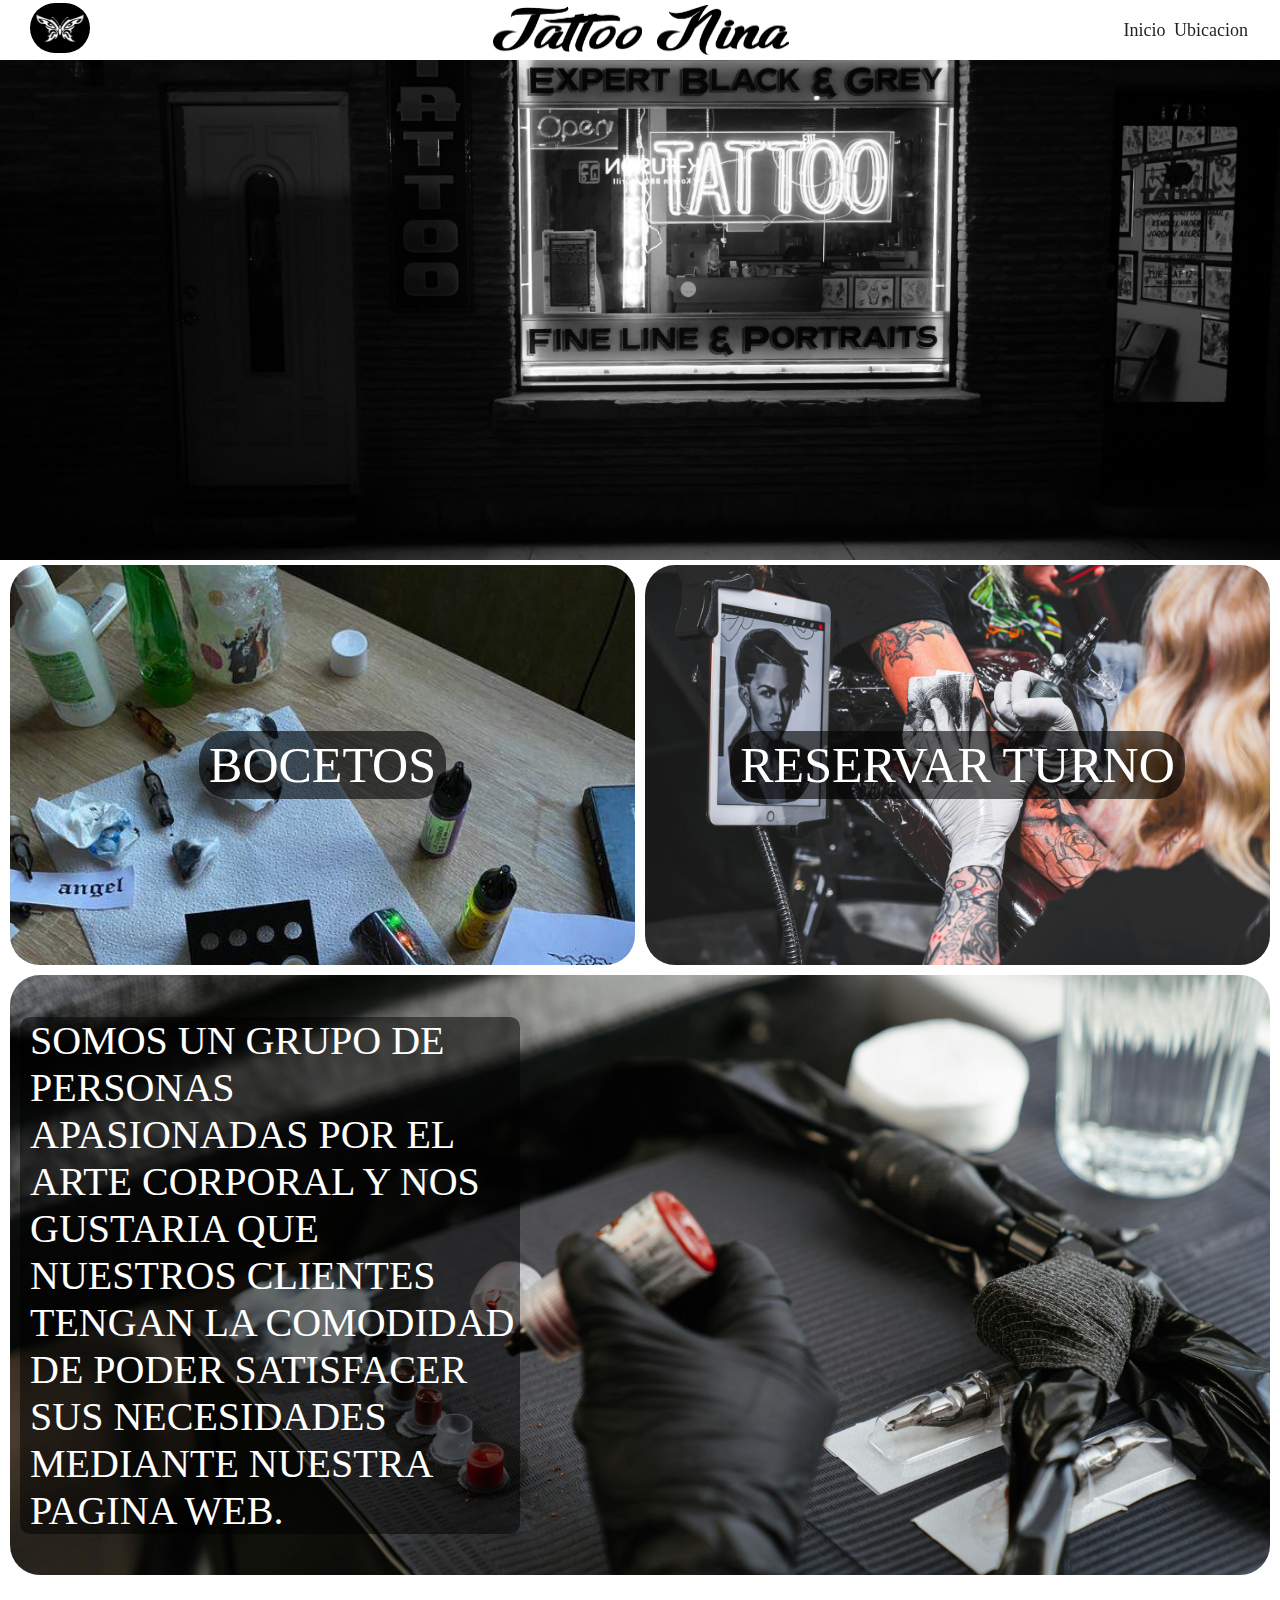
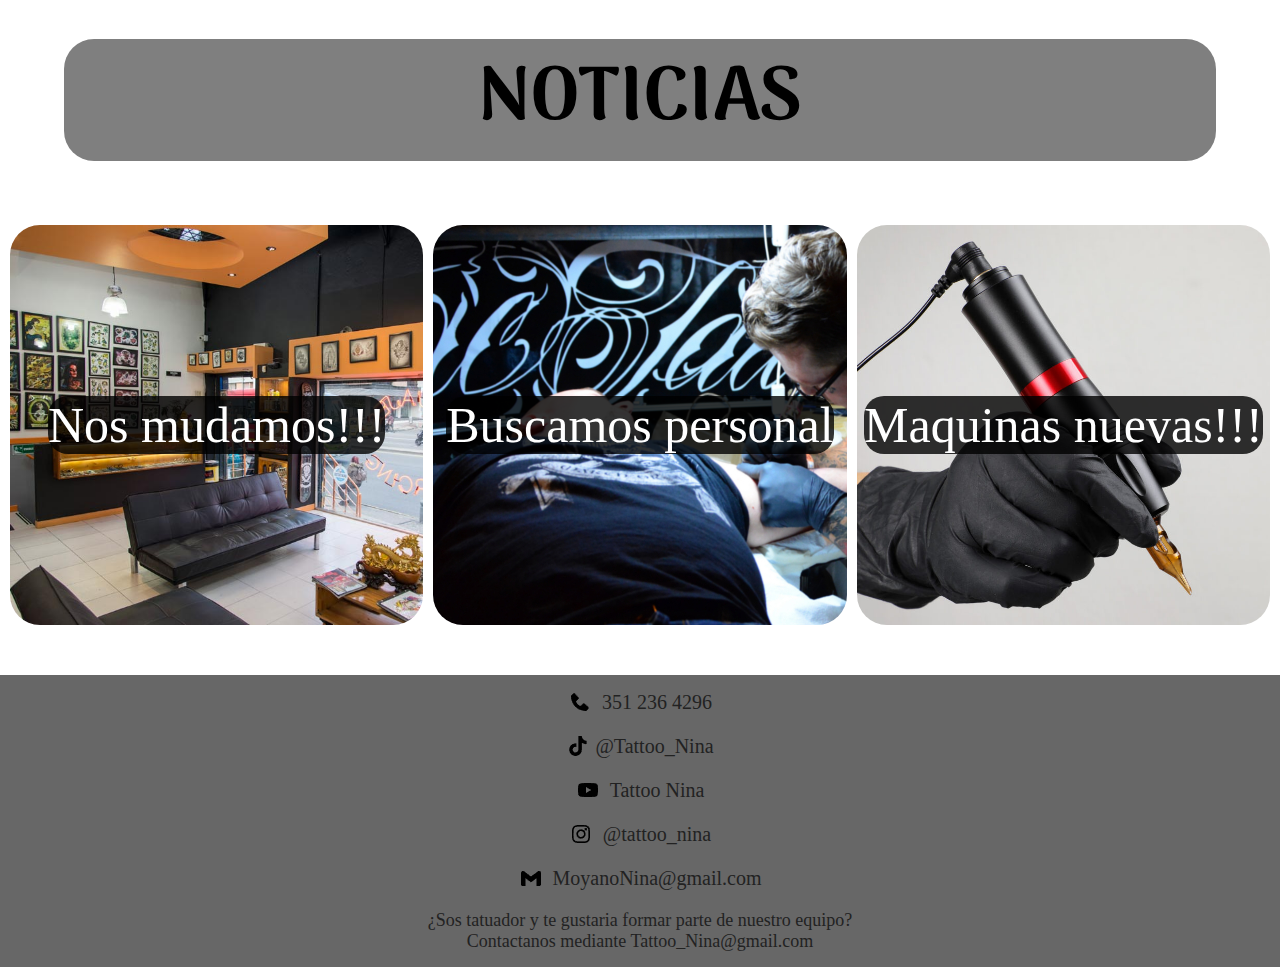
==== index.html @ 02d63935 "Add files via upload" ====
<!DOCTYPE html>
<html lang="en">
<head>
    <meta charset="UTF-8">
    <meta name="viewport" content="width=device-width, initial-scale=1.0">
    <link rel="stylesheet" href="Recursos/CSS/Estilos.css">
    <link rel="shortcut icon" href="Recursos/Iconos/ICONO.ico" type="image/x-icon">
    <title>Tattoo Nina</title>
</head>
<body>
    <header class="encabezado">
        <a class="Imagen-Icono" href="index.html">
            <img src="Recursos/Imagenes/ICONO.jpg" alt="Icono">
        </a>
        <img class="Imagen-Logo" src="Recursos/Imagenes/LOGO.png" alt="Logo">
        <nav>
            <a href="index.html">Inicio</a>
            <a href="Recursos/HTML/Ubicacion.html">Ubicacion</a>
        </nav>
    </header>

    <main class="cuerpo">
        <img class="Portada" src="Recursos/Imagenes/IMG portada cuerpo.jpg" alt="Portada">

        <div class="Botones">
            <a class="Boton" href="Recursos/HTML/Bocetos.html" style="background-image: url(Recursos/Imagenes/Boton\ Bocetos.jpg)">
                <span class="Desc">BOCETOS</span>
            </a>
            
            <a class="Boton" href="Recursos/HTML/Reservar.html" style="background-image: url(Recursos/Imagenes/Reserva\ de\ turnos.jpg);">
                <span class="Desc">RESERVAR TURNO</span>
            </a>
        </div>

        <div class="Descripcion"> 
            <p>SOMOS UN GRUPO DE PERSONAS APASIONADAS POR EL ARTE CORPORAL Y NOS GUSTARIA QUE NUESTROS 
                CLIENTES TENGAN LA COMODIDAD DE PODER SATISFACER SUS NECESIDADES MEDIANTE NUESTRA PAGINA WEB.
            </p>
        </div>
        
        <h2>NOTICIAS</h2>
        <div class="Botones_Noticias">
            <a class="Boton_Noticia" href="#" style="background-image: url(Recursos/Imagenes/Noticia\ Mudanza.jpg);">
                <span class="Text_Noticia">Nos mudamos!!!</span>
            </a>

            <a class="Boton_Noticia" href="#" style="background-image: url(Recursos/Imagenes/Noticia\ Tatuadores.jpg);">
                <span class="Text_Noticia">Buscamos personal</span>
            </a>

            <a class="Boton_Noticia" href="#" style="background-image: url(Recursos/Imagenes/Noticia\ Maq.Nuevas.jpg);">
                <span class="Text_Noticia">Maquinas nuevas!!!</span>
            </a>
        </div>
    </main>

    <footer class="pie">
        <ul>
            <div class="Informacion">
                <div class="Telefono">
                    <img src="Recursos/Imagenes/phone-solid-24.png" alt="Telefono">
                    <span>351 236 4296</span>
                </div>
                <div class="TikToks">
                    <img src="Recursos/Imagenes/tiktok-logo-24.png" alt="TikToks">
                    <span>@Tattoo_Nina</span>
                </div>
                <div class="Youtube">
                    <img src="Recursos/Imagenes/youtube-logo-24.png" alt="Youtube">
                    <span>Tattoo Nina</span>
                </div>
                <div class="Instagram">
                    <img src="Recursos/Imagenes/instagram-logo-24.png" alt="Instagram">
                    <span>@tattoo_nina</span>
                </div>
                <div class="Gmail">
                    <img src="Recursos/Imagenes/gmail-logo-24.png" alt="Gmail">
                    <span>MoyanoNina@gmail.com</span>
                </div>
                <div class="Trabaja">
                    <span>¿Sos tatuador y te gustaria formar parte de nuestro equipo?</span>
                    <p>Contactanos mediante Tattoo_Nina@gmail.com</p>
                </div>
            </div>
        </ul>
    </footer>
</body>
</html>
---- Recursos/CSS/Estilos.css ----
@font-face{
    font-family: "Gowun batang";
    src: url(../FONTS/GowunBatang-Regular.ttf);
    font-family: "Dancing Script";
    src: url(../Fuentes/DancingScript-VariableFont_wght.ttf);
    font-family: "Arima";
    src: url(../Fuentes/Arima-VariableFont_wght.ttf);
}

*{
    margin: 0;
    padding: 0;
    box-sizing: border-box;
}

:root{
    font-family: "Gowun batang";
    src: url(../FONTS/GowunBatang-Regular.ttf);
    color: #222;
    font-size: 18px;
}

html{
    background-color: rgba(255, 255, 255, 0.5);
}

.encabezado{
    display: flex;
    justify-content: space-between;
    align-items: center;
    height: 60px;
    padding-left: 30px;
    padding-right: 30px;
    position: sticky;
    background-color: rgba(255, 255, 255, 0.5);
    backdrop-filter: blur(30px);
    top: 0;
}

.encabezado a img{
    height: 50px;
    width: 60px;
    border-radius: 30px;
}

.Imagen-Logo{
    width: 30%;
    height: 50px;
    padding-left: 70px;
}

.encabezado nav a{
    color: #222;
    text-decoration: none; /*Para quitar el subrayado*/
    width: 30px;
    padding: 2px;
}

.cuerpo{
    padding-bottom: 50px;
}

.Mapa{
    width: 100%;
}

.Portada{
    object-fit: cover;
    object-position: center;
    width: 100%;
    height: 500px;
}

.Botones{
    display: flex;
    gap: 10px; 
    padding-left: 10px;
    padding-right: 10px;
    padding-bottom: 10px;
}

.Boton{
    display: flex;
    align-items: center;
    justify-content: center;
    border-radius: 30px;
    border-style: none;
    width: 50%;
    height: 400px;
    background-size: cover;
    text-decoration: none;
    color: white;
}

.Desc{
    padding: 5px 10px;
    background-color: rgba(0, 0, 0, 0.6);
    border-radius: 30px;
    font-size: 50px;
}

.Descripcion{
    display: flex;
    align-items: center;
    border-radius: 30px;
    width: 98.4%;
    height: 600px;
    background-image: url(../Imagenes/Descripcion.jpg);
    background-size: cover;
    padding-left: 10px;
    margin-left: 10px;
}

.Descripcion p{
    color: white;
    background-color: rgba(0, 0, 0, 0.5);
    border-radius: 10px;
    width: 40%;
    font-size: 40px;
    padding-left: 10px;
}

.cuerpo h2{
    text-align: center;
    margin: 5%;
    font-size: 75px;
    color: black;
    font-family: Arima;
    background-color: rgba(0, 0, 0, 0.5);
    border-radius: 30px;
}

.Botones_Noticias{
    display: flex;
    gap: 10px;
    padding-left: 10px;
    padding-right: 10px;
}

.Boton_Noticia{
    display: flex;
    align-items: center;
    justify-content: center;
    border-radius: 30px;
    border-style: none;
    width: 50%;
    height: 400px;
    background-size: cover;
    text-decoration: none;
    color: white;
}

.Text_Noticia{
    background-color: rgba(0, 0, 0, 0.8);
    border-radius: 20px;
    font-size: 50px;
}

.pie{
    background-color: #676767;
    display: flex;
    justify-content: center;
    padding: 15px;
}

.pie ul {
    list-style: none;
    justify-content: center;
}

.contenido-principal{
    background-color:#86868B;
}

.contenido-principal section {
    padding: 0 10%;
}

.contenido-principal h1 {
    text-align: center;
    margin: 5% 0;
}

.contenido-principal img{
    width: 100%;
    height: 300px;
    object-fit: cover;
    object-position: center;
    background-repeat: no-repeat;
    background-position: center center;
}

.formulario-contacto {
    display: flex;
    flex-direction: column;
    max-width: 600px;
    margin: 0 auto;

}

.formulario-contacto input {
    padding: 5px 10px;
    font-size: inherit;
    margin-bottom: 15px;

}

.formulario-contacto textarea {
    font-family: inherit;
    font-size: inherit;
    min-height: 250px;
    min-width: 100%;
    max-width: 100%;
    padding: 10px;
    margin-bottom: 15px;
}

.formulario-contacto button {
    padding: 10px;
    margin: 15px 0;
    font-size: inherit;
}

.Primera-Linea{
    display: flex;
    gap: 10px;
    padding-left: 10px;
    padding-right: 10px;
    padding-top: 20px;
    padding-bottom: 10px;
}

.Primera-Linea img{
    border-radius: 30px;
    border-style: none;
    width: 40%;
    height: 400px;
}

.Segunda-Linea{
    display: flex;
    gap: 10px;
    padding-left: 10px;
    padding-right: 10px;
    padding-top: 10px;
    padding-bottom: 10px;
}

.Segunda-Linea img{
    border-radius: 30px;
    border-style: none;
    width: 40%;
    height: 400px;
}

.Tercera-Linea{
    display: flex;
    gap: 10px;
    padding-left: 10px;
    padding-right: 10px;
    padding-top: 10px;
    padding-bottom: 20px;
}

.Tercera-Linea img{
    border-radius: 30px;
    border-style: none;
    width: 40%;
    height: 400px;
}

.Siguiente-pag{
    text-align: center;
    padding-bottom: 10px;
    text-decoration: none;
}

.Cuerpo-Bocetos button{
    border-radius: 30px;
    border-style: none;
    width: 10%;
    height: 50px;
    background-color: #E5E5E5;
    text-decoration: none;
}

.Siguiente-pag button a{
    text-decoration: none;
    color: black;
}

.Informacion{
    display: flex;
    flex-direction: column;
    text-align: center;
    gap: 20px;
}

.Telefono{
    display: flex;
    gap: 10px;
    align-items: center;
    justify-content: center;
    font-size: 20px;
}

.TikToks{
    display: flex;
    gap: 5px;
    align-items: center;
    justify-content: center;
    font-size: 20px;
}

.Youtube{
    display: flex;
    gap: 10px;
    align-items: center;
    justify-content: center;
    font-size: 20px;
}

.Instagram{
    display: flex;
    gap: 10px;
    align-items: center;
    justify-content: center;
    font-size: 20px;
}

.Gmail{
    display: flex;
    gap: 10px;
    align-items: center;
    justify-content: center;
    font-size: 20px;
}

@media(width < 768px){
    .encabezado{
        display: flex;
        justify-content: space-between;
        align-items: center;
        height: 40px;
        padding-left: 10px;
        padding-right: 10px;
        position: sticky;
        background-color: rgba(255, 255, 255, 0.5);
        backdrop-filter: blur(30px);
        top: 0;
    }

    .Imagen-Logo{
        display: none;
    }

    .encabezado a img{
        height: 30px;
        width: 40px;
        border-radius: 30px;
    }

    .encabezado nav a{
        color: #222;
        text-decoration: none;
        width: 5px;
    }

    .Portada{
        object-fit: cover;
        object-position: center;
        width: 100%;
        height: 200px;
    }

    .Botones{
        display: block;
    }
    
    .Boton{
        display: flex;
        align-items: center;
        justify-content: center;
        border-radius: 30px;
        border-style: none;
        width: 100%;
        height: 200px;
        background-size: cover;
        text-decoration: none;
        color: white;
    }

    .Descripcion{
        display: flex;
        align-items: center;
        border-radius: 30px;
        width: 95%;
        height: 300px;
        background-image: url(../Imagenes/Descripcion.jpg);
        background-size: cover;
        padding-left: 10px;
        padding-right: 10px;
        margin-left: 10px;
    }
    
    .Descripcion p{
        color: white;
        background-color: rgba(0, 0, 0, 0.5);
        border-radius: 10px;
        width: 50%;
        font-size: 15px;
        padding-left: 10px;
    }

    .cuerpo h2{
        text-align: center;
        margin: 5%;
        font-size: 40px;
        color: black;
        font-family: Dancing Script;
    }
    
    .Botones_Noticias{
        display: block;
        padding-left: 10px;
        padding-right: 10px;
    }
    
    .Noticia1{
        border-radius: 30px;
        width: 100%;
        height: 200px;
    }
    
    .Noticia1 img{
        border-radius: 30px;
        width: 100%;
        height: 200px;
    }
    
    .Noticia2{
        border-radius: 30px;
        width: 100%;
        height: 200px;
    }

    .Noticia2 img{
        border-radius: 30px;
        width: 100%;
        height: 200px;
    }
    
    .Noticia3{
        border-radius: 30px;
        width: 100%;
        height: 200px;
    }

    .Noticia3 img{
        border-radius: 30px;
        width: 100%;
        height: 200px;
    }

    .pie{
        background-color: #676767;
        display: flex;
        justify-content: center;
        padding: 15px;
        font-size: 10px;
    }
    
    .pie ul {
        list-style: none;
        justify-content: center;
    }
    
    .Contacto{
        display: flex;
        justify-content: center;
        align-items: center;
        background-color: #8f8d8d;
        border-radius: 50%;
        width:40px;
        height:40px;
        position: fixed;
        right: 20px;
        bottom: 20px;
    }
    
    .Contacto svg{
        width:40px;
        height:40px;
    }

    .Cuerpo-Bocetos{
        display: block;
    }

    .Primera-Linea{
        display: block;
        padding: 0%;
    }

    .Primera-Linea img{
        width: 100%;
        height: 500px;
        padding: 10px;
    }

    .Segunda-Linea{
        display: block;
        padding: 0%;
    }

    .Segunda-Linea img{
        width: 100%;
        height: 500px;
        padding: 10px;
    }

    .Tercera-Linea{
        display: block;
        padding: 0%;
    }

    .Tercera-Linea img{
        width: 100%;
        height: 500px;
        padding: 10px;
    }
    
    .Cuerpo-Bocetos button{
        border-radius: 30px;
        border-style: none;
        width: 20%;
        height: 50px;
        background-color: #E5E5E5;
        text-decoration: none;
    }
    
    .Siguiente-pag button a{
        text-decoration: none;
        color: black;
    }

    .Informacion{
        display: flex;
        flex-direction: column;
        text-align: center;
        gap: 5px;
    }
    
    .Telefono{
        display: flex;
        gap: 10px;
        align-items: center;
        justify-content: center;
        font-size: 15px;
    }
    
    .TikToks{
        display: flex;
        gap: 5px;
        align-items: center;
        justify-content: center;
        font-size: 15px;
    }
    
    .Youtube{
        display: flex;
        gap: 10px;
        align-items: center;
        justify-content: center;
        font-size: 15px;
    }
    
    .Instagram{
        display: flex;
        gap: 10px;
        align-items: center;
        justify-content: center;
        font-size: 15px;
    }
    
    .Gmail{
        display: flex;
        gap: 10px;
        align-items: center;
        justify-content: center;
        font-size: 15px;
    }

    .Trabaja{
        font-size: 15px;
    }
}
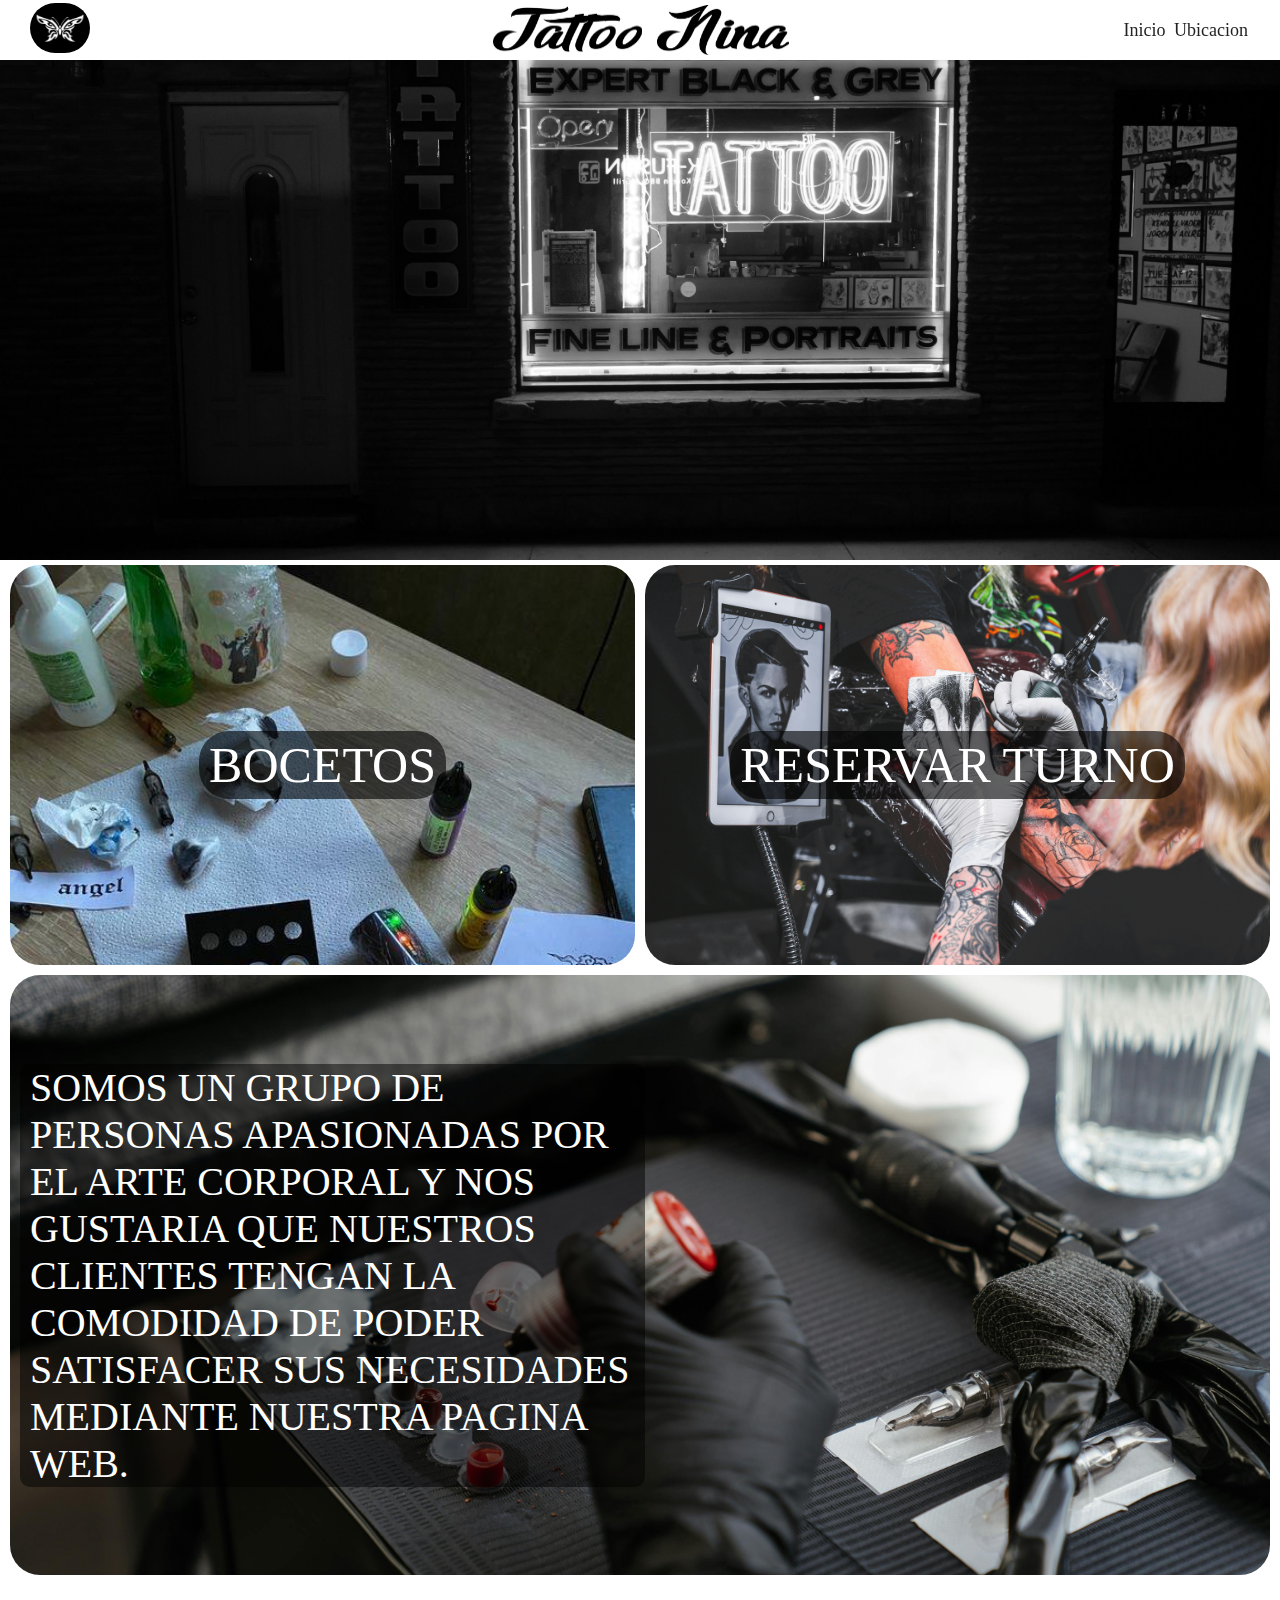
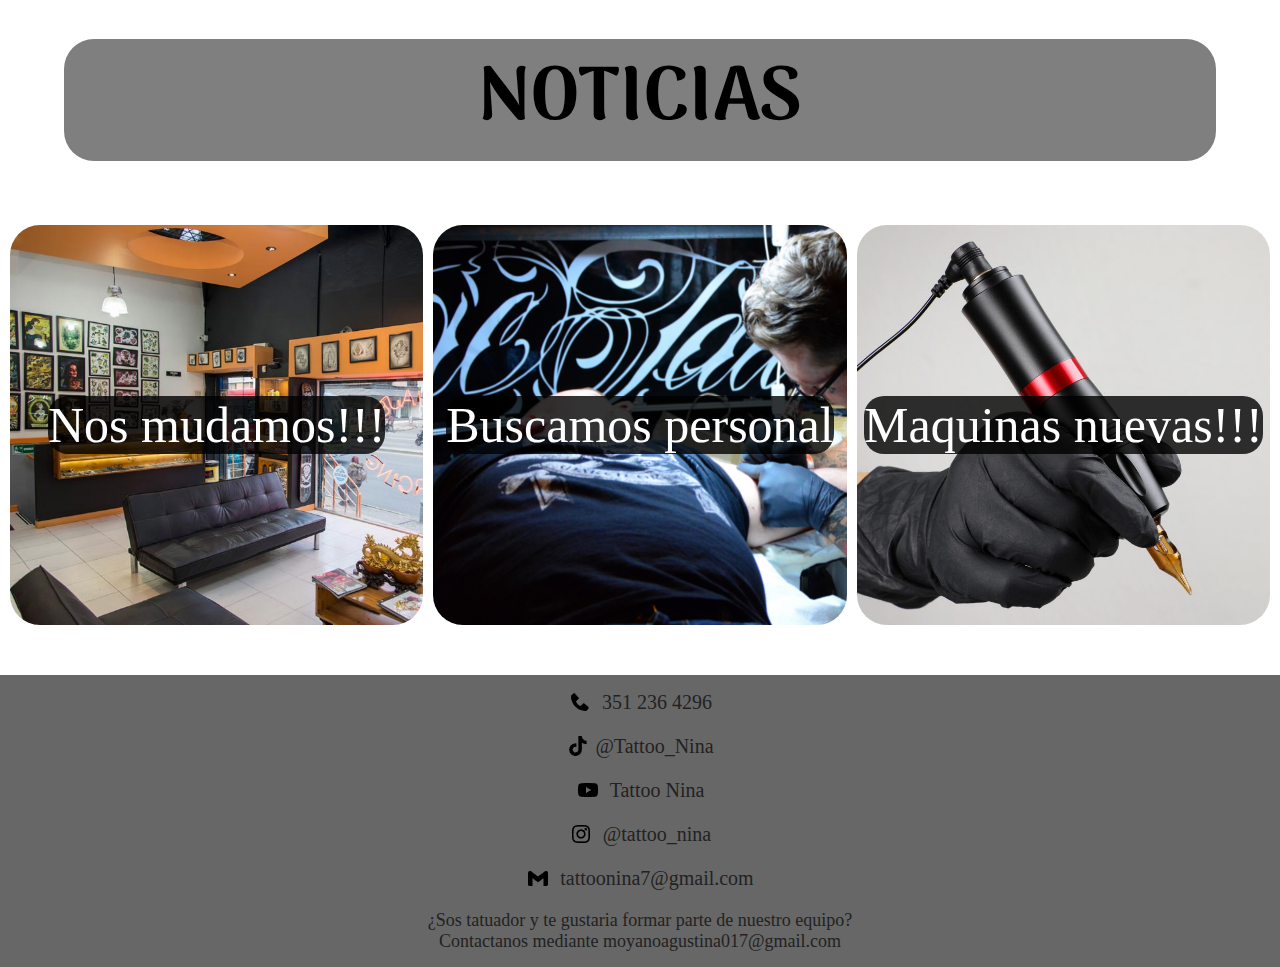
==== commit 40e98dec: "Add files via upload" ====
--- a/index.html
+++ b/index.html
@@ -75,11 +75,11 @@
                 </div>
                 <div class="Gmail">
                     <img src="Recursos/Imagenes/gmail-logo-24.png" alt="Gmail">
-                    <span>MoyanoNina@gmail.com</span>
+                    <span>tattoonina7@gmail.com</span>
                 </div>
                 <div class="Trabaja">
                     <span>¿Sos tatuador y te gustaria formar parte de nuestro equipo?</span>
-                    <p>Contactanos mediante Tattoo_Nina@gmail.com</p>
+                    <p>Contactanos mediante moyanoagustina017@gmail.com</p>
                 </div>
             </div>
         </ul>
--- a/Recursos/CSS/Estilos.css
+++ b/Recursos/CSS/Estilos.css
@@ -112,10 +112,11 @@
 }
 
 .Descripcion p{
+    display: block;
     color: white;
     background-color: rgba(0, 0, 0, 0.5);
     border-radius: 10px;
-    width: 40%;
+    width: 50%;
     font-size: 40px;
     padding-left: 10px;
 }
@@ -336,7 +337,7 @@
     font-size: 20px;
 }
 
-@media(width < 768px){
+@media(device-width < 850px){
     .encabezado{
         display: flex;
         justify-content: space-between;
@@ -380,6 +381,7 @@
     .Boton{
         display: flex;
         align-items: center;
+        text-align: center;
         justify-content: center;
         border-radius: 30px;
         border-style: none;
@@ -388,6 +390,7 @@
         background-size: cover;
         text-decoration: none;
         color: white;
+        margin-bottom: 10px;
     }
 
     .Descripcion{
@@ -419,47 +422,34 @@
         color: black;
         font-family: Dancing Script;
     }
-    
+
     .Botones_Noticias{
         display: block;
+        gap: 10px;
         padding-left: 10px;
         padding-right: 10px;
-    }
-    
-    .Noticia1{
+        
+    }
+    
+    .Boton_Noticia{
+        display: flex;
+        align-items: center;
+        justify-content: center;
         border-radius: 30px;
+        border-style: none;
         width: 100%;
-        height: 200px;
-    }
-    
-    .Noticia1 img{
-        border-radius: 30px;
-        width: 100%;
-        height: 200px;
-    }
-    
-    .Noticia2{
-        border-radius: 30px;
-        width: 100%;
-        height: 200px;
-    }
-
-    .Noticia2 img{
-        border-radius: 30px;
-        width: 100%;
-        height: 200px;
-    }
-    
-    .Noticia3{
-        border-radius: 30px;
-        width: 100%;
-        height: 200px;
-    }
-
-    .Noticia3 img{
-        border-radius: 30px;
-        width: 100%;
-        height: 200px;
+        height: 400px;
+        background-size: cover;
+        text-decoration: none;
+        color: white;
+        margin-bottom: 10px;
+    }
+    
+    .Text_Noticia{
+        text-align: center;
+        background-color: rgba(0, 0, 0, 0.8);
+        border-radius: 20px;
+        font-size: 50px;
     }
 
     .pie{
@@ -473,24 +463,6 @@
     .pie ul {
         list-style: none;
         justify-content: center;
-    }
-    
-    .Contacto{
-        display: flex;
-        justify-content: center;
-        align-items: center;
-        background-color: #8f8d8d;
-        border-radius: 50%;
-        width:40px;
-        height:40px;
-        position: fixed;
-        right: 20px;
-        bottom: 20px;
-    }
-    
-    .Contacto svg{
-        width:40px;
-        height:40px;
     }
 
     .Cuerpo-Bocetos{
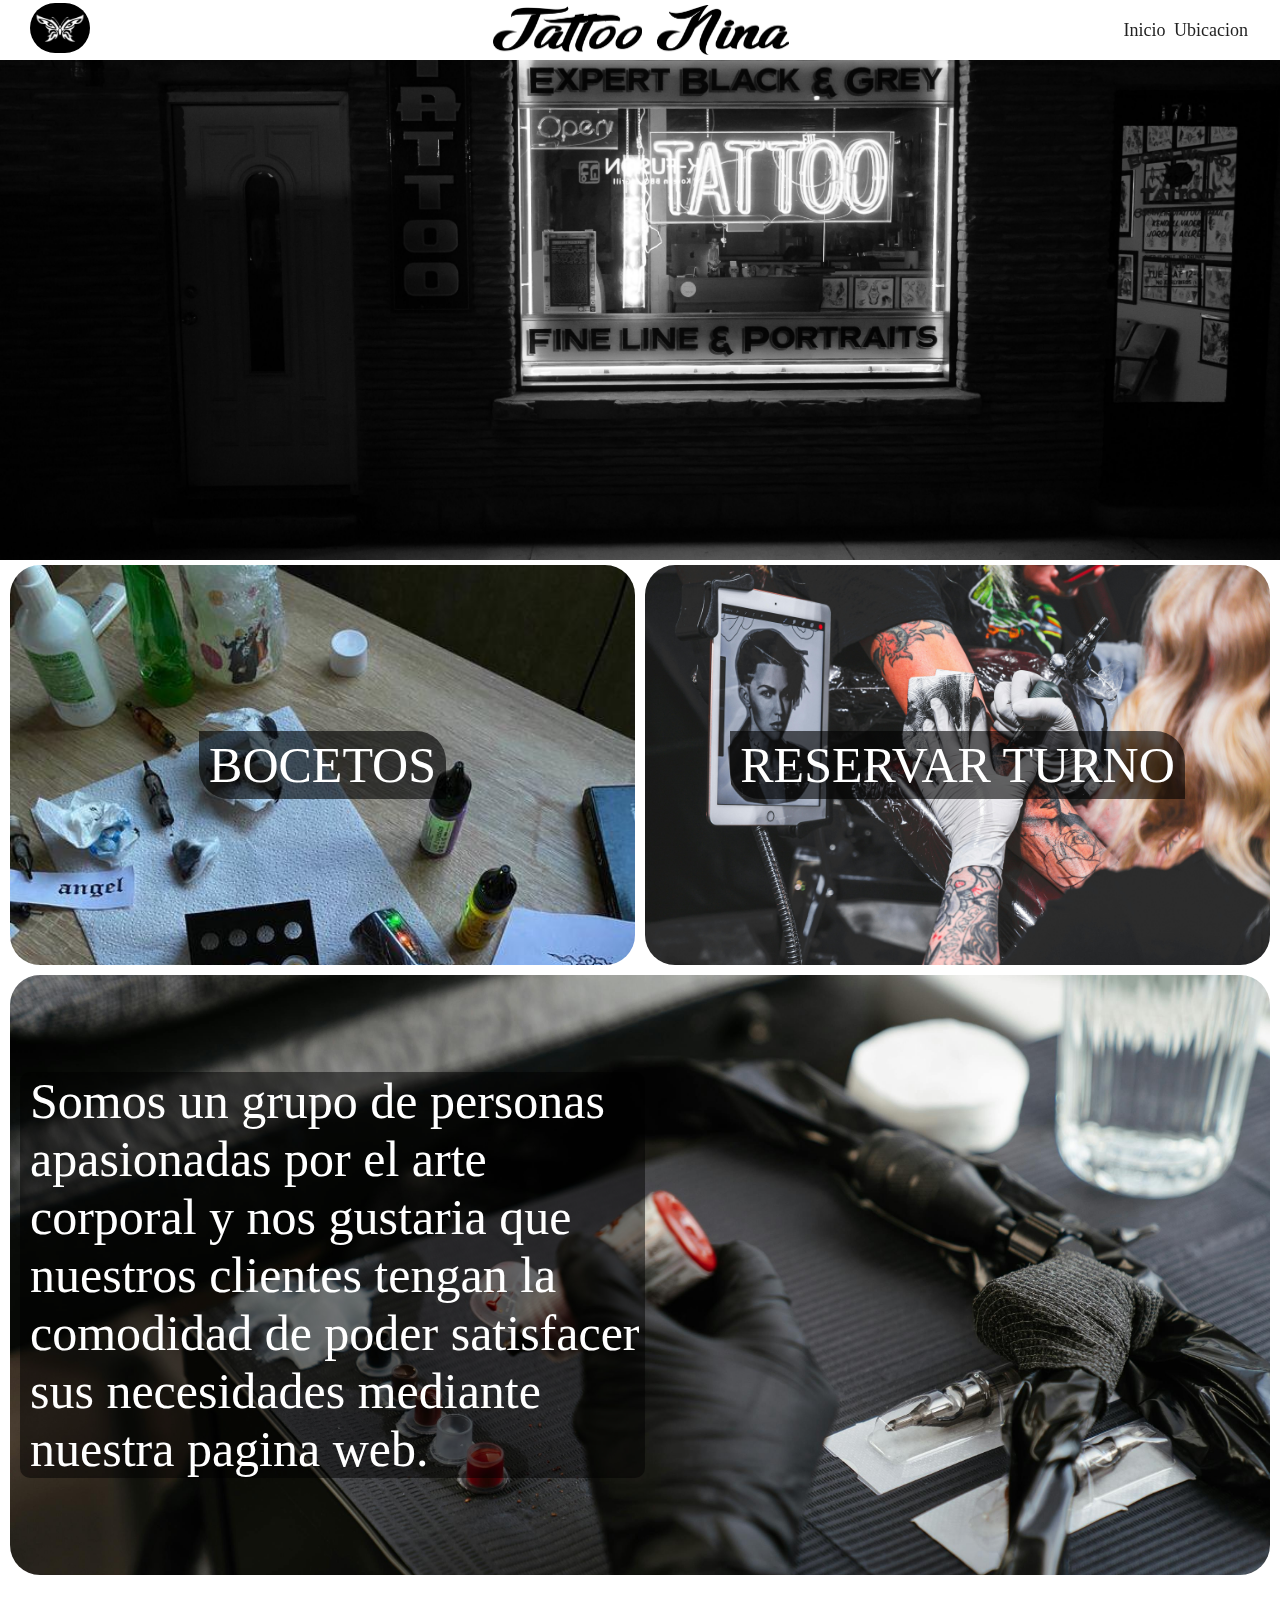
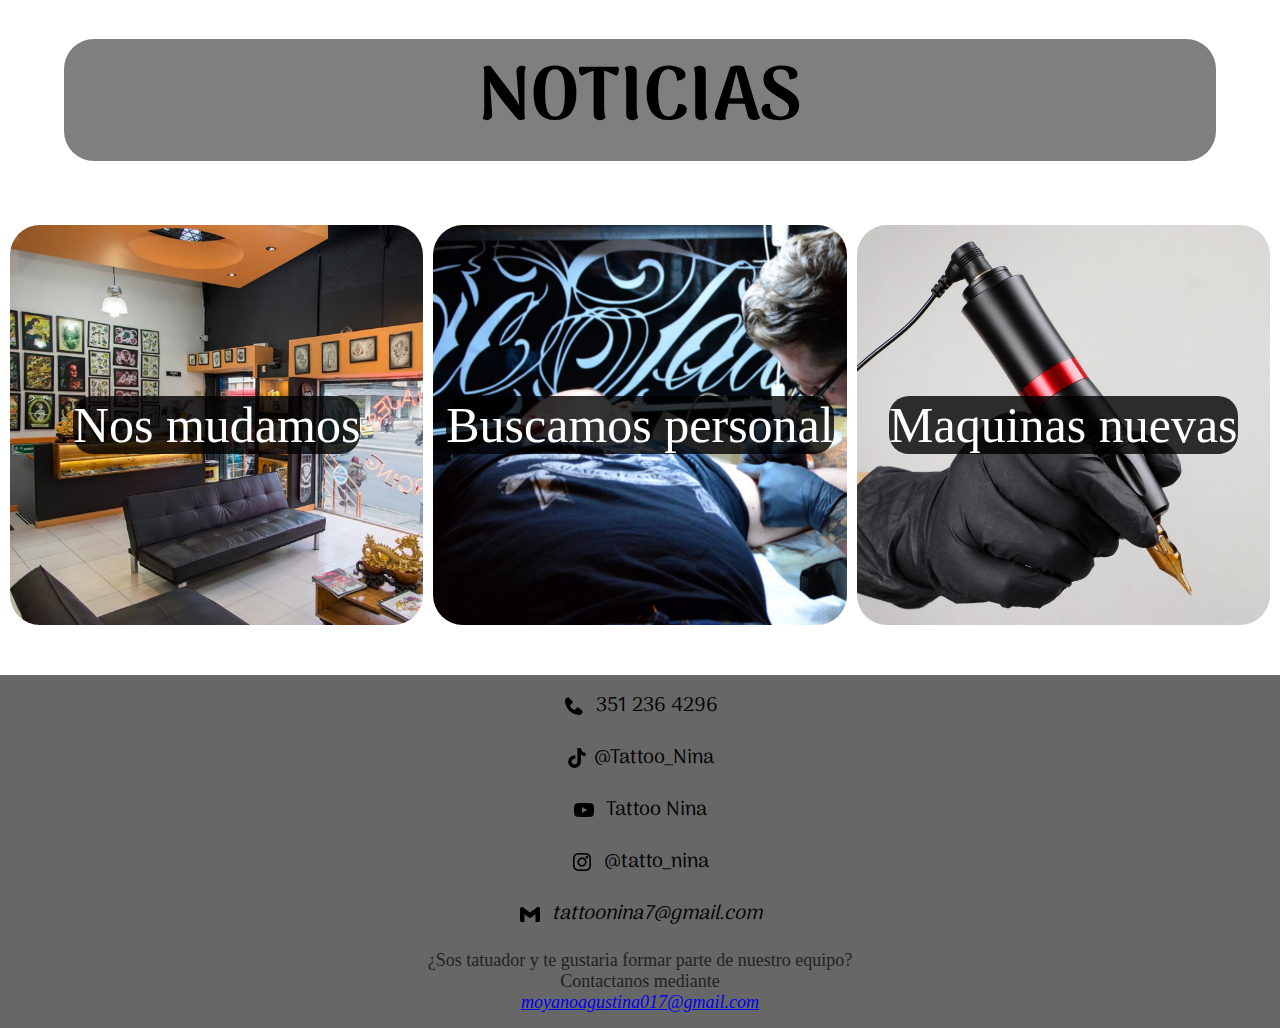
==== commit ef77880d: "Add files via upload" ====
--- a/index.html
+++ b/index.html
@@ -1,47 +1,53 @@
 <!DOCTYPE html>
-<html lang="en">
+<html lang="es">
+
 <head>
     <meta charset="UTF-8">
     <meta name="viewport" content="width=device-width, initial-scale=1.0">
-    <link rel="stylesheet" href="Recursos/CSS/Estilos.css">
-    <link rel="shortcut icon" href="Recursos/Iconos/ICONO.ico" type="image/x-icon">
+    <link rel="stylesheet" href="Recursos/css/Estilos.css">
+    <link rel="shortcut icon" href="Recursos/iconos/ICONO.ico" type="image/x-icon">
+    <meta name="description"
+        content="Pagina de tatuaje profesional donde puedas reservar turnos, comprar insumos y mas cosas">
     <title>Tattoo Nina</title>
 </head>
+
 <body>
     <header class="encabezado">
         <a class="Imagen-Icono" href="index.html">
-            <img src="Recursos/Imagenes/ICONO.jpg" alt="Icono">
+            <img src="Recursos/imagenes/ICONO.jpg" alt="Icono">
         </a>
-        <img class="Imagen-Logo" src="Recursos/Imagenes/LOGO.png" alt="Logo">
+        <img class="Imagen-Logo" src="Recursos/imagenes/LOGO.png" alt="Logo">
         <nav>
             <a href="index.html">Inicio</a>
-            <a href="Recursos/HTML/Ubicacion.html">Ubicacion</a>
+            <a href="Recursos/html/ubicacion.html">Ubicacion</a>
         </nav>
     </header>
 
     <main class="cuerpo">
-        <img class="Portada" src="Recursos/Imagenes/IMG portada cuerpo.jpg" alt="Portada">
+        <img class="Portada" src="Recursos/imagenes/IMG portada cuerpo.jpg" alt="Portada">
 
         <div class="Botones">
-            <a class="Boton" href="Recursos/HTML/Bocetos.html" style="background-image: url(Recursos/Imagenes/Boton\ Bocetos.jpg)">
+            <a class="Boton" href="Recursos/html/bocetos.html"
+            style="background-image: url(Recursos/imagenes/Boton\ Bocetos.jpg)">
                 <span class="Desc">BOCETOS</span>
             </a>
-            
-            <a class="Boton" href="Recursos/HTML/Reservar.html" style="background-image: url(Recursos/Imagenes/Reserva\ de\ turnos.jpg);">
+
+            <a class="Boton" href="Recursos/html/reservar.html"
+                style="background-image: url(Recursos/imagenes/Reserva\ de\ turnos.jpg);">
                 <span class="Desc">RESERVAR TURNO</span>
             </a>
         </div>
 
-        <div class="Descripcion"> 
-            <p>SOMOS UN GRUPO DE PERSONAS APASIONADAS POR EL ARTE CORPORAL Y NOS GUSTARIA QUE NUESTROS 
-                CLIENTES TENGAN LA COMODIDAD DE PODER SATISFACER SUS NECESIDADES MEDIANTE NUESTRA PAGINA WEB.
+        <div class="Descripcion">
+            <p>Somos un grupo de personas apasionadas por el arte corporal y nos gustaria que nuestros clientes tengan la comodidad
+                de poder satisfacer sus necesidades mediante nuestra pagina web.
             </p>
         </div>
-        
-        <h2>NOTICIAS</h2>
+
+        <h1>NOTICIAS</h1>
         <div class="Botones_Noticias">
             <a class="Boton_Noticia" href="#" style="background-image: url(Recursos/Imagenes/Noticia\ Mudanza.jpg);">
-                <span class="Text_Noticia">Nos mudamos!!!</span>
+                <span class="Text_Noticia">Nos mudamos</span>
             </a>
 
             <a class="Boton_Noticia" href="#" style="background-image: url(Recursos/Imagenes/Noticia\ Tatuadores.jpg);">
@@ -49,40 +55,55 @@
             </a>
 
             <a class="Boton_Noticia" href="#" style="background-image: url(Recursos/Imagenes/Noticia\ Maq.Nuevas.jpg);">
-                <span class="Text_Noticia">Maquinas nuevas!!!</span>
+                <span class="Text_Noticia">Maquinas nuevas</span>
             </a>
         </div>
+        <script src="Recursos/js/script.js"></script>
     </main>
 
     <footer class="pie">
-        <ul>
-            <div class="Informacion">
+        <ul class="Informacion">
+            <li>
                 <div class="Telefono">
-                    <img src="Recursos/Imagenes/phone-solid-24.png" alt="Telefono">
+                    <img src="Recursos/imagenes/phone-solid-24.png" alt="Telefono">
                     <span>351 236 4296</span>
                 </div>
+            </li>
+            <li>
                 <div class="TikToks">
-                    <img src="Recursos/Imagenes/tiktok-logo-24.png" alt="TikToks">
+                    <img src="Recursos/imagenes/tiktok-logo-24.png" alt="TikToks">
                     <span>@Tattoo_Nina</span>
                 </div>
+            </li>
+            <li>
                 <div class="Youtube">
-                    <img src="Recursos/Imagenes/youtube-logo-24.png" alt="Youtube">
+                    <img src="Recursos/imagenes/youtube-logo-24.png" alt="Youtube">
                     <span>Tattoo Nina</span>
                 </div>
+            </li>
+            <li>
                 <div class="Instagram">
-                    <img src="Recursos/Imagenes/instagram-logo-24.png" alt="Instagram">
-                    <span>@tattoo_nina</span>
+                    <img src="Recursos/imagenes/instagram-logo-24.png" alt="Instagram">
+                    <a href="https://www.instagram.com/tatto_nina/" target="_blank">@tatto_nina</a>
                 </div>
+            </li>
+            <li>
                 <div class="Gmail">
-                    <img src="Recursos/Imagenes/gmail-logo-24.png" alt="Gmail">
-                    <span>tattoonina7@gmail.com</span>
+                    <img src="Recursos/imagenes/gmail-logo-24.png" alt="Gmail">
+                    <address><a href="mailto: tattoonina7@gmail.com" target="_blank">tattoonina7@gmail.com</a></address>
+
                 </div>
-                <div class="Trabaja">
-                    <span>¿Sos tatuador y te gustaria formar parte de nuestro equipo?</span>
-                    <p>Contactanos mediante moyanoagustina017@gmail.com</p>
-                </div>
+            </li>
+            <div class="Trabaja">
+                <span>¿Sos tatuador y te gustaria formar parte de nuestro equipo?</span>
+                <p>Contactanos mediante
+                <address><a href="mailto: moyanoagustina017@gmail.com" target="_blank">moyanoagustina017@gmail.com</a>
+                </address>
+                </p>
             </div>
+
         </ul>
     </footer>
 </body>
+
 </html>--- a/Recursos/css/Estilos.css
+++ b/Recursos/css/Estilos.css
@@ -0,0 +1,618 @@
+@font-face {
+    font-family: "Gowun batang";
+    src: url(../FONTS/GowunBatang-Regular.ttf);
+    font-family: "Dancing Script";
+    src: url(../Fuentes/DancingScript-VariableFont_wght.ttf);
+    font-family: "Arima";
+    src: url(../Fuentes/Arima-VariableFont_wght.ttf);
+}
+
+* {
+    margin: 0;
+    padding: 0;
+    box-sizing: border-box;
+}
+
+:root {
+    font-family: "Gowun batang";
+    src: url(../FONTS/GowunBatang-Regular.ttf);
+    color: #222;
+    font-size: 18px;
+}
+
+html {
+    background-color: rgba(255, 255, 255, 0.5);
+}
+
+.encabezado {
+    display: flex;
+    justify-content: space-between;
+    align-items: center;
+    height: 60px;
+    padding-left: 30px;
+    padding-right: 30px;
+    position: sticky;
+    background-color: rgba(255, 255, 255, 0.5);
+    backdrop-filter: blur(30px);
+    top: 0;
+}
+
+.encabezado a img {
+    height: 50px;
+    width: 60px;
+    border-radius: 30px;
+}
+
+.Imagen-Logo {
+    width: 30%;
+    height: 50px;
+    padding-left: 70px;
+}
+
+.encabezado nav a {
+    color: #222;
+    text-decoration: none;
+    /*Para quitar el subrayado*/
+    width: 30px;
+    padding: 2px;
+}
+
+.cuerpo {
+    padding-bottom: 50px;
+}
+
+.Mapa {
+    width: 100%;
+}
+
+.Portada {
+    object-fit: cover;
+    object-position: center;
+    width: 100%;
+    height: 500px;
+}
+
+.Botones {
+    /* Cambiar fuente */
+    display: flex;
+    gap: 10px;
+    padding-left: 10px;
+    padding-right: 10px;
+    padding-bottom: 10px;
+}
+
+.Boton {
+    display: flex;
+    align-items: center;
+    justify-content: center;
+    border-radius: 30px;
+    border-style: none;
+    width: 50%;
+    height: 400px;
+    background-size: cover;
+    text-decoration: none;
+    color: white;
+}
+
+.Desc {
+    padding: 5px 10px;
+    background-color: rgba(0, 0, 0, 0.6);
+    border-radius: 0 30px;
+    font-size: 50px;
+}
+
+.Descripcion {
+    display: flex;
+    align-items: center;
+    border-radius: 30px;
+    width: 98.4%;
+    height: 600px;
+    background-image: url(../Imagenes/Descripcion.jpg);
+    background-size: cover;
+    padding-left: 10px;
+    margin-left: 10px;
+}
+
+.Descripcion p {
+    align-items: center;
+    justify-content: center;
+    display: block;
+    color: white;
+    background-color: rgba(0, 0, 0, 0.5);
+    border-radius: 10px;
+    width: 50%;
+    font-size: 50px;
+    padding-left: 10px;
+}
+
+.cuerpo h1 {
+    text-align: center;
+    margin: 5%;
+    font-size: 75px;
+    color: black;
+    font-family: Arima;
+    background-color: rgba(0, 0, 0, 0.5);
+    border-radius: 30px;
+}
+
+.Botones_Noticias {
+    display: flex;
+    gap: 10px;
+    padding-left: 10px;
+    padding-right: 10px;
+}
+
+.Boton_Noticia {
+    display: flex;
+    align-items: center;
+    justify-content: center;
+    border-radius: 30px;
+    border-style: none;
+    width: 50%;
+    height: 400px;
+    background-size: cover;
+    text-decoration: none;
+    color: white;
+}
+
+.Text_Noticia {
+    background-color: rgba(0, 0, 0, 0.8);
+    border-radius: 20px;
+    font-size: 50px;
+}
+
+.pie {
+    background-color: #676767;
+    display: flex;
+    justify-content: center;
+    padding: 15px;
+}
+
+.pie ul {
+    list-style: none;
+    justify-content: center;
+}
+
+.contenido-principal {
+    background-color: #86868B;
+}
+
+.contenido-principal section {
+    padding: 0 10%;
+}
+
+.contenido-principal h1 {
+    text-align: center;
+    margin: 5% 0;
+}
+
+.contenido-principal img {
+    width: 100%;
+    height: 300px;
+    object-fit: cover;
+    object-position: center;
+    background-repeat: no-repeat;
+    background-position: center center;
+}
+
+.formulario-contacto {
+    display: flex;
+    flex-direction: column;
+    max-width: 600px;
+    margin: 0 auto;
+
+}
+
+.formulario-contacto input {
+    padding: 5px 10px;
+    font-size: inherit;
+    margin-bottom: 15px;
+
+}
+
+.formulario-contacto textarea {
+    font-family: inherit;
+    font-size: inherit;
+    min-height: 250px;
+    min-width: 100%;
+    max-width: 100%;
+    padding: 10px;
+    margin-bottom: 15px;
+}
+
+.formulario-contacto button {
+    padding: 10px;
+    margin: 15px 0;
+    font-size: inherit;
+}
+
+.Siguiente-pag {
+    display: flex;
+    text-align: center;
+    padding-bottom: 10px;
+    justify-content: center;
+    gap: 10px;
+}
+
+.Siguiente-pag a {
+    display: flex;
+    align-items: center;
+    justify-content: center;
+    width: 200px;
+    height: 50px;
+    text-decoration: none;
+    background-color: grey;
+    color: black;
+    border-radius: 30px;
+}
+
+.Primera-Linea {
+    display: flex;
+    gap: 10px;
+    padding-left: 10px;
+    padding-right: 10px;
+    padding-top: 20px;
+    padding-bottom: 10px;
+}
+
+.Primera-Linea img {
+    border-radius: 30px;
+    border-style: none;
+    width: 40%;
+    height: 400px;
+}
+
+.Segunda-Linea {
+    display: flex;
+    gap: 10px;
+    padding-left: 10px;
+    padding-right: 10px;
+    padding-top: 10px;
+    padding-bottom: 10px;
+}
+
+.Segunda-Linea img {
+    border-radius: 30px;
+    border-style: none;
+    width: 40%;
+    height: 400px;
+}
+
+.Tercera-Linea {
+    display: flex;
+    gap: 10px;
+    padding-left: 10px;
+    padding-right: 10px;
+    padding-top: 10px;
+    padding-bottom: 20px;
+}
+
+.Tercera-Linea img {
+    border-radius: 30px;
+    border-style: none;
+    width: 40%;
+    height: 400px;
+}
+
+.Cuerpo-Bocetos button {
+    border-radius: 30px;
+    border-style: none;
+    width: 10%;
+    height: 50px;
+    background-color: #E5E5E5;
+    text-decoration: none;
+}
+
+.Informacion {
+    display: flex;
+    flex-direction: column;
+    text-align: center;
+    gap: 20px;
+}
+
+.Telefono {
+    display: flex;
+    gap: 10px;
+    align-items: center;
+    justify-content: center;
+    font-size: 20px;
+    color: black;
+    font-family: "Arima";
+    src: url(../fuentes/Arima-VariableFont_wght.ttf);
+}
+
+.TikToks {
+    display: flex;
+    gap: 5px;
+    align-items: center;
+    justify-content: center;
+    font-size: 20px;
+    color: black;
+    font-family: "Arima";
+    src: url(../fuentes/Arima-VariableFont_wght.ttf);
+}
+
+.Youtube {
+    display: flex;
+    gap: 10px;
+    align-items: center;
+    justify-content: center;
+    font-size: 20px;
+    color: black;
+    font-family: "Arima";
+    src: url(../fuentes/Arima-VariableFont_wght.ttf);
+}
+
+.Instagram {
+    display: flex;
+    gap: 10px;
+    align-items: center;
+    justify-content: center;
+    font-size: 20px;
+    color: black;
+    font-family: "Arima";
+    src: url(../fuentes/Arima-VariableFont_wght.ttf);
+}
+
+.Instagram a {
+    text-decoration: none;
+    color: black;
+}
+
+.Gmail {
+    display: flex;
+    gap: 10px;
+    align-items: center;
+    justify-content: center;
+    font-size: 20px;
+    font-family: "Arima";
+    src: url(../fuentes/Arima-VariableFont_wght.ttf);
+}
+
+.Gmail a {
+    text-decoration: none;
+    color: black;
+}
+
+@media(device-width < 850px) {
+    .encabezado {
+        display: flex;
+        justify-content: space-between;
+        align-items: center;
+        height: 40px;
+        padding-left: 10px;
+        padding-right: 10px;
+        position: sticky;
+        background-color: rgba(255, 255, 255, 0.5);
+        backdrop-filter: blur(30px);
+        top: 0;
+    }
+
+    .Imagen-Logo {
+        display: none;
+    }
+
+    .encabezado a img {
+        height: 30px;
+        width: 40px;
+        border-radius: 30px;
+    }
+
+    .encabezado nav a {
+        color: #222;
+        text-decoration: none;
+        width: 5px;
+    }
+
+    .Portada {
+        object-fit: cover;
+        object-position: center;
+        width: 100%;
+        height: 150px;
+    }
+
+    .Botones {
+        display: flex;
+        flex-direction: column;
+        /* background-color: rgba(0, 0, 0, 0.5); */
+    }
+
+    .Boton {
+        width: 100%;
+        height: 100px;
+        background-color: rgba(0, 0, 0, 0.5);
+    }
+
+    .Desc {
+        font-size: 30px;
+    }
+
+    .Descripcion {
+        display: flex;
+        align-items: center;
+        border-radius: 30px;
+        width: 95%;
+        height: 300px;
+        background-image: url(../Imagenes/Descripcion.jpg);
+        background-size: cover;
+        padding-left: 10px;
+        padding-right: 10px;
+        margin-left: 10px;
+    }
+
+    .Descripcion p {
+        color: white;
+        background-color: rgba(0, 0, 0, 0.5);
+        border-radius: 10px;
+        width: 50%;
+        font-size: 20px;
+        padding-left: 10px;
+    }
+
+    .cuerpo h1 {
+        text-align: center;
+        margin: 5%;
+        font-size: 40px;
+        color: black;
+        font-family: Dancing Script;
+    }
+
+    .Botones_Noticias {
+        display: block;
+        gap: 10px;
+        padding-left: 10px;
+        padding-right: 10px;
+
+    }
+
+    .Boton_Noticia {
+        display: flex;
+        align-items: center;
+        justify-content: center;
+        border-radius: 30px;
+        border-style: none;
+        width: 100%;
+        height: 400px;
+        background-size: cover;
+        text-decoration: none;
+        color: white;
+        margin-bottom: 10px;
+    }
+
+    .Text_Noticia {
+        text-align: center;
+        /* background-color: rgba(0, 0, 0, 0.8); */
+        /* border-radius: 20px; */
+        font-size: 40px;
+    }
+
+    .pie {
+        background-color: #676767;
+        display: flex;
+        justify-content: center;
+        padding: 15px;
+        font-size: 10px;
+    }
+
+    .pie ul {
+        list-style: none;
+        justify-content: center;
+    }
+
+    .Cuerpo-Bocetos {
+        display: block;
+    }
+
+    .Primera-Linea {
+        display: block;
+        padding: 0%;
+    }
+
+    .Primera-Linea img {
+        width: 100%;
+        height: 500px;
+        padding: 10px;
+    }
+
+    .Segunda-Linea {
+        display: block;
+        padding: 0%;
+    }
+
+    .Segunda-Linea img {
+        width: 100%;
+        height: 500px;
+        padding: 10px;
+    }
+
+    .Tercera-Linea {
+        display: block;
+        padding: 0%;
+    }
+
+    .Tercera-Linea img {
+        width: 100%;
+        height: 500px;
+        padding: 10px;
+    }
+
+    .Cuerpo-Bocetos button {
+        border-radius: 30px;
+        border-style: none;
+        width: 20%;
+        height: 50px;
+        background-color: #E5E5E5;
+        text-decoration: none;
+    }
+
+    .Siguiente-pag {
+        display: flex;
+        text-align: center;
+        padding-bottom: 10px;
+        justify-content: center;
+        gap: 10px;
+    }
+    
+    .Siguiente-pag a {
+        display: flex;
+        align-items: center;
+        justify-content: center;
+        width: 120px;
+        height: 40px;
+        text-decoration: none;
+        background-color: grey;
+        color: black;
+        border-radius: 30px;
+    }
+
+    .Informacion {
+        display: flex;
+        flex-direction: column;
+        text-align: center;
+        gap: 5px;
+    }
+
+    .Telefono {
+        display: flex;
+        gap: 10px;
+        align-items: center;
+        justify-content: center;
+        font-size: 15px;
+    }
+
+    .TikToks {
+        display: flex;
+        gap: 5px;
+        align-items: center;
+        justify-content: center;
+        font-size: 15px;
+    }
+
+    .Youtube {
+        display: flex;
+        gap: 10px;
+        align-items: center;
+        justify-content: center;
+        font-size: 15px;
+    }
+
+    .Instagram {
+        display: flex;
+        gap: 10px;
+        align-items: center;
+        justify-content: center;
+        font-size: 15px;
+    }
+
+    .Gmail {
+        display: flex;
+        gap: 10px;
+        align-items: center;
+        justify-content: center;
+        font-size: 15px;
+    }
+
+    .Trabaja {
+        font-size: 15px;
+    }
+}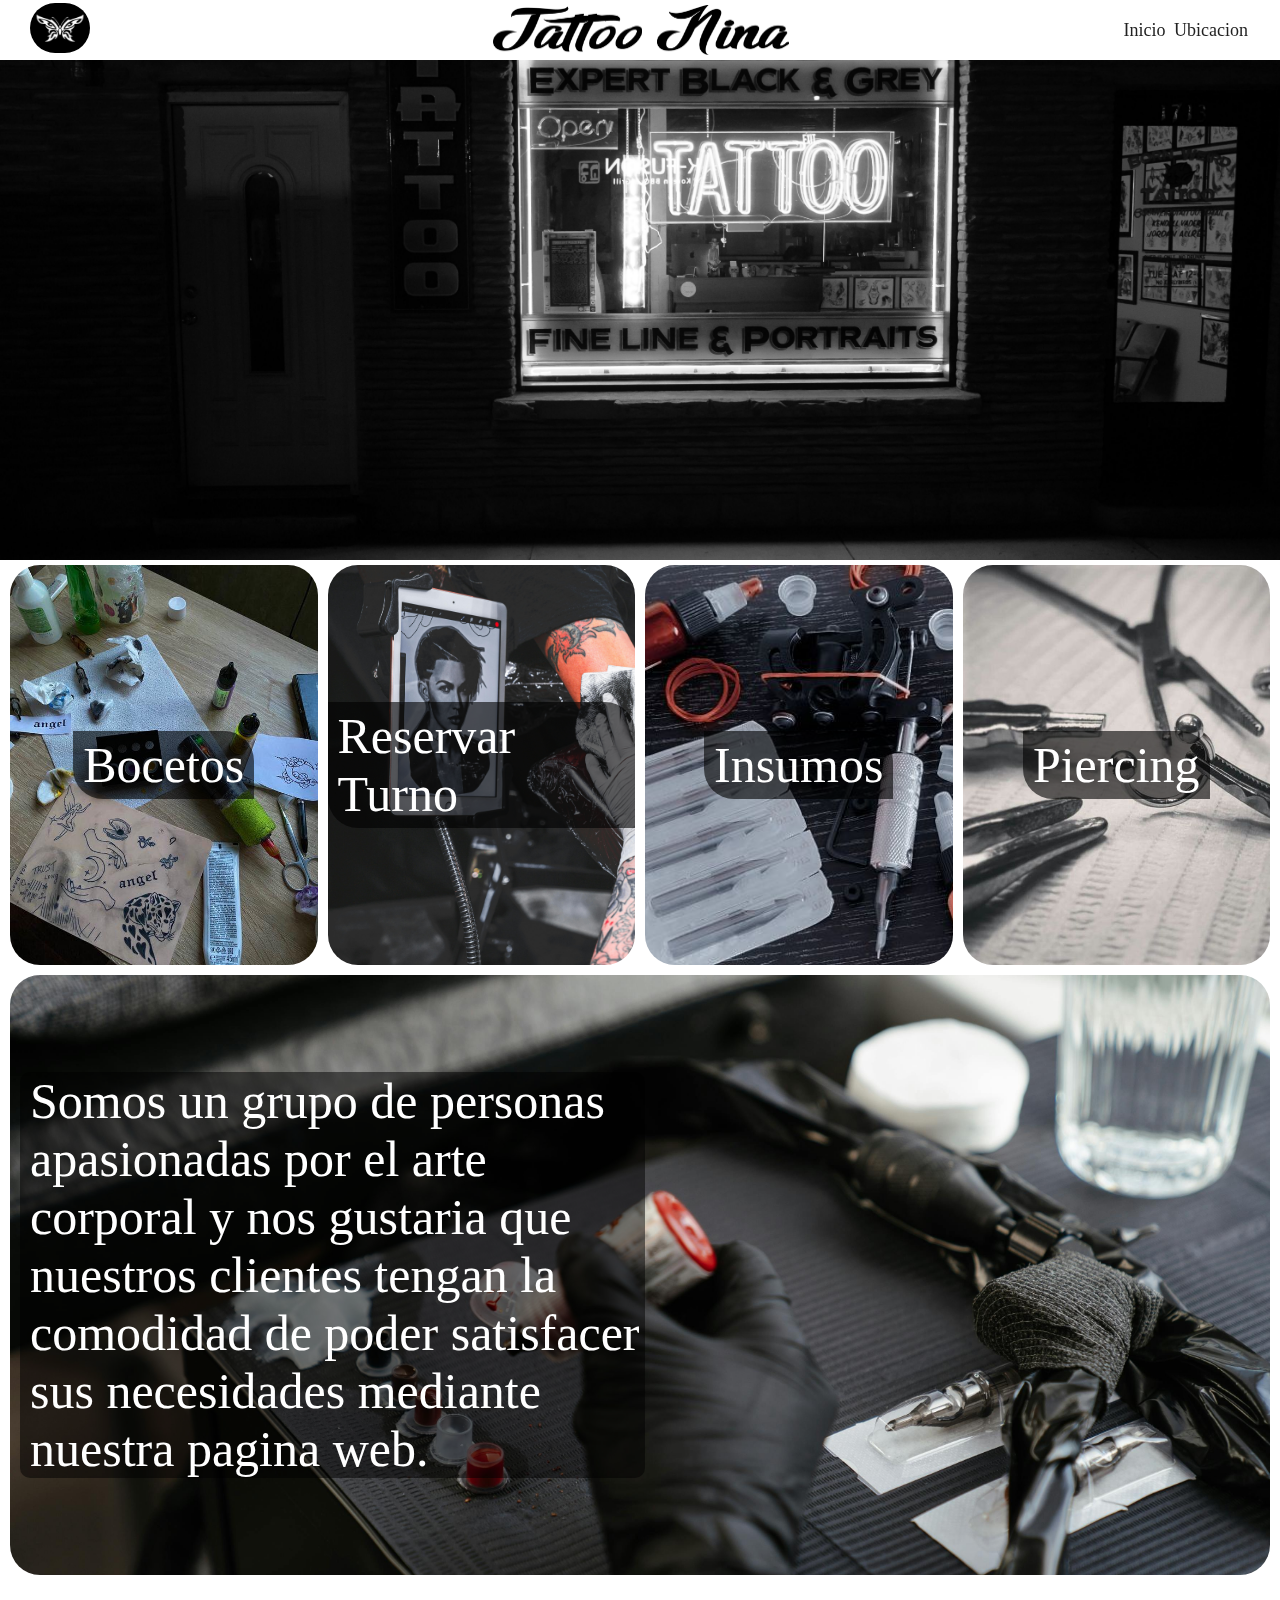
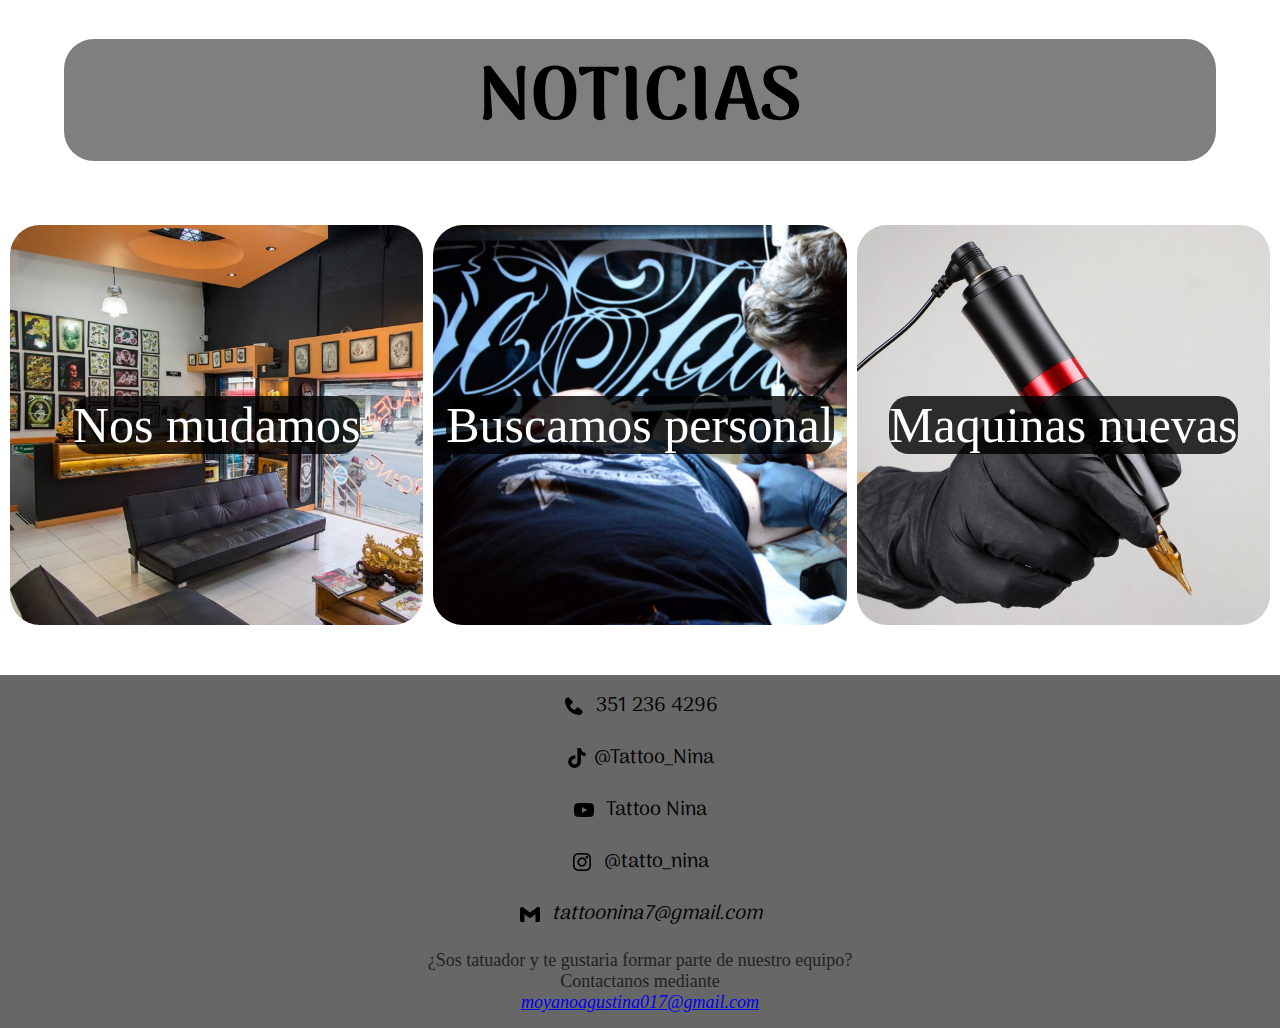
==== commit 9dc12942: "Add files via upload" ====
--- a/index.html
+++ b/index.html
@@ -28,18 +28,29 @@
 
         <div class="Botones">
             <a class="Boton" href="Recursos/html/bocetos.html"
-            style="background-image: url(Recursos/imagenes/Boton\ Bocetos.jpg)">
-                <span class="Desc">BOCETOS</span>
+                style="background-image: url(Recursos/imagenes/Boton\ Bocetos.jpg)">
+                <span class="Desc">Bocetos</span>
             </a>
 
             <a class="Boton" href="Recursos/html/reservar.html"
                 style="background-image: url(Recursos/imagenes/Reserva\ de\ turnos.jpg);">
-                <span class="Desc">RESERVAR TURNO</span>
+                <span class="Desc">Reservar Turno</span>
+            </a>
+
+            <a class="Boton" href="Recursos/HTML/insumos.html"
+                style="background-image: url(Recursos/Imagenes/insumos.jpeg);">
+                <span class="Desc">Insumos</span>
+            </a>
+
+            <a class="Boton" href="Recursos/HTML/piercing.html" 
+                style="background-image: url(Recursos/Imagenes/Piercing.jpeg);">
+                <span class="Desc">Piercing</span>
             </a>
         </div>
 
         <div class="Descripcion">
-            <p>Somos un grupo de personas apasionadas por el arte corporal y nos gustaria que nuestros clientes tengan la comodidad
+            <p>Somos un grupo de personas apasionadas por el arte corporal y nos gustaria que nuestros clientes tengan
+                la comodidad
                 de poder satisfacer sus necesidades mediante nuestra pagina web.
             </p>
         </div>
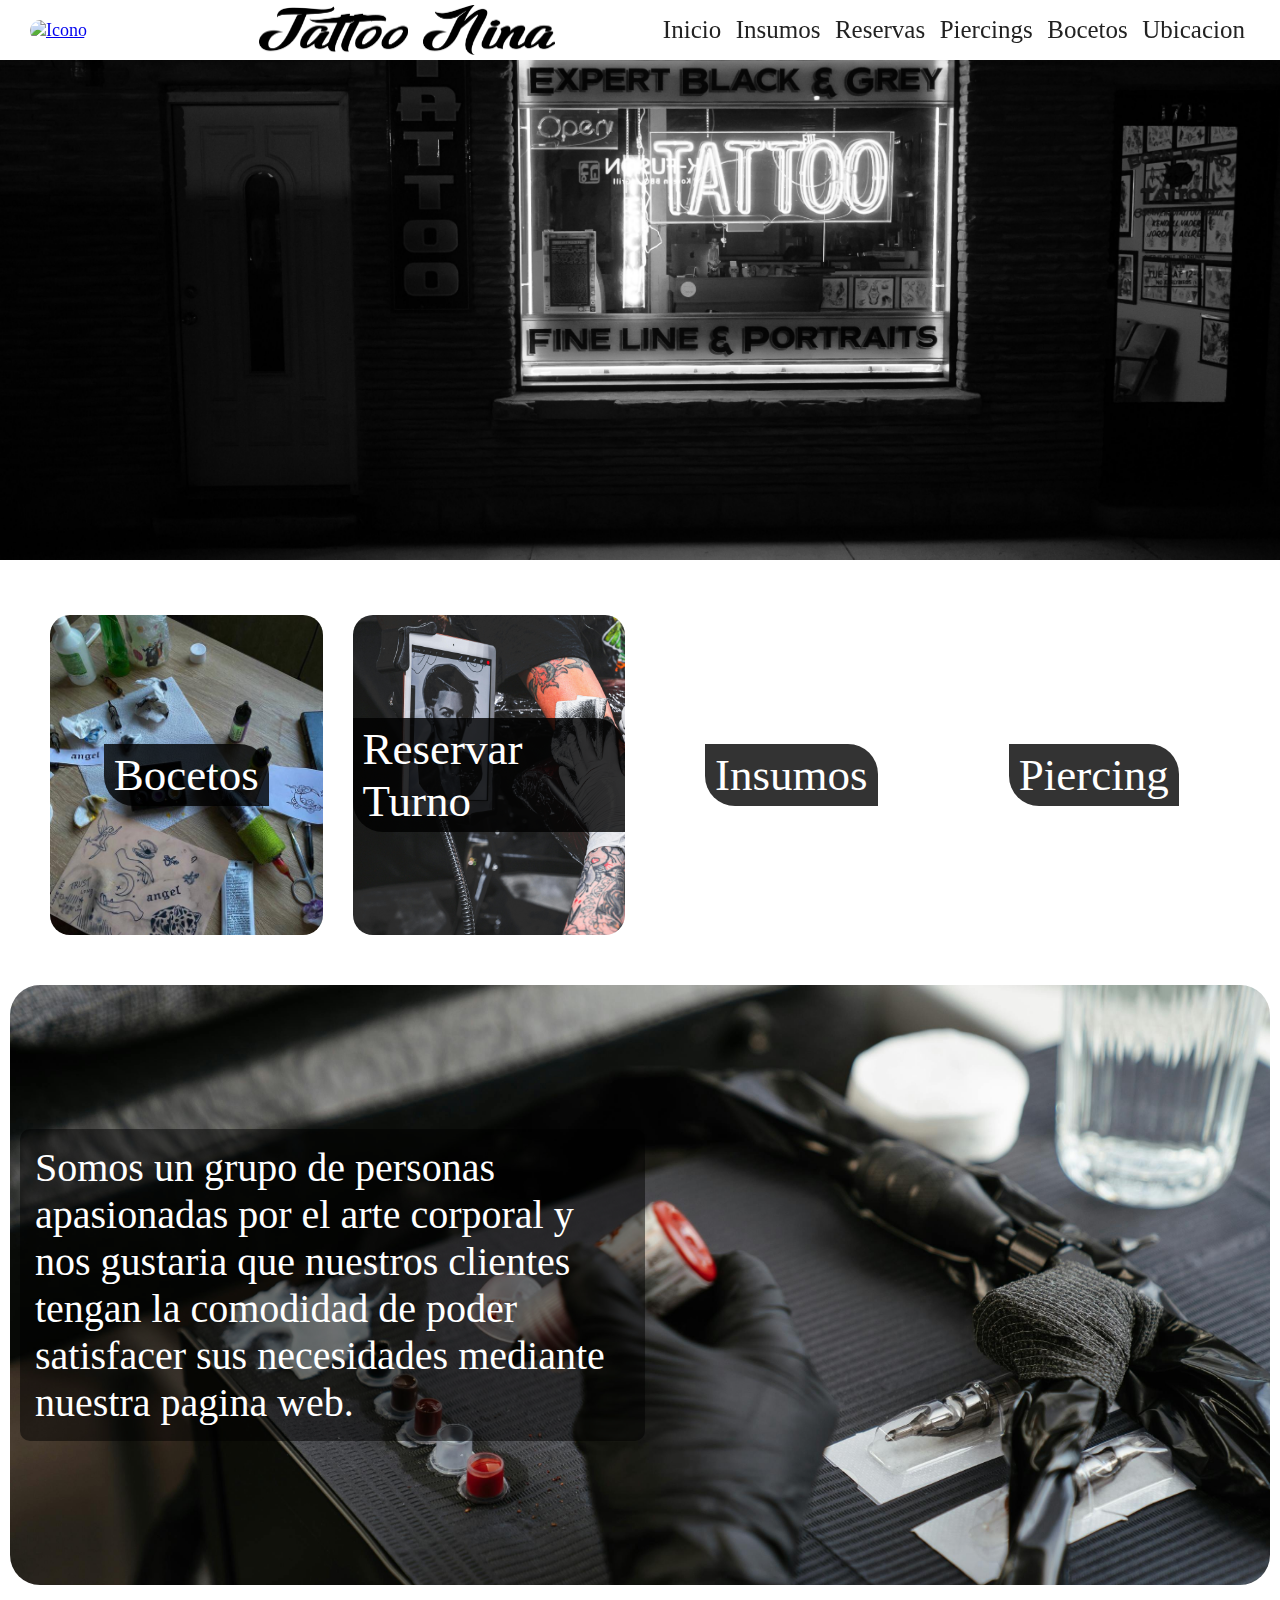
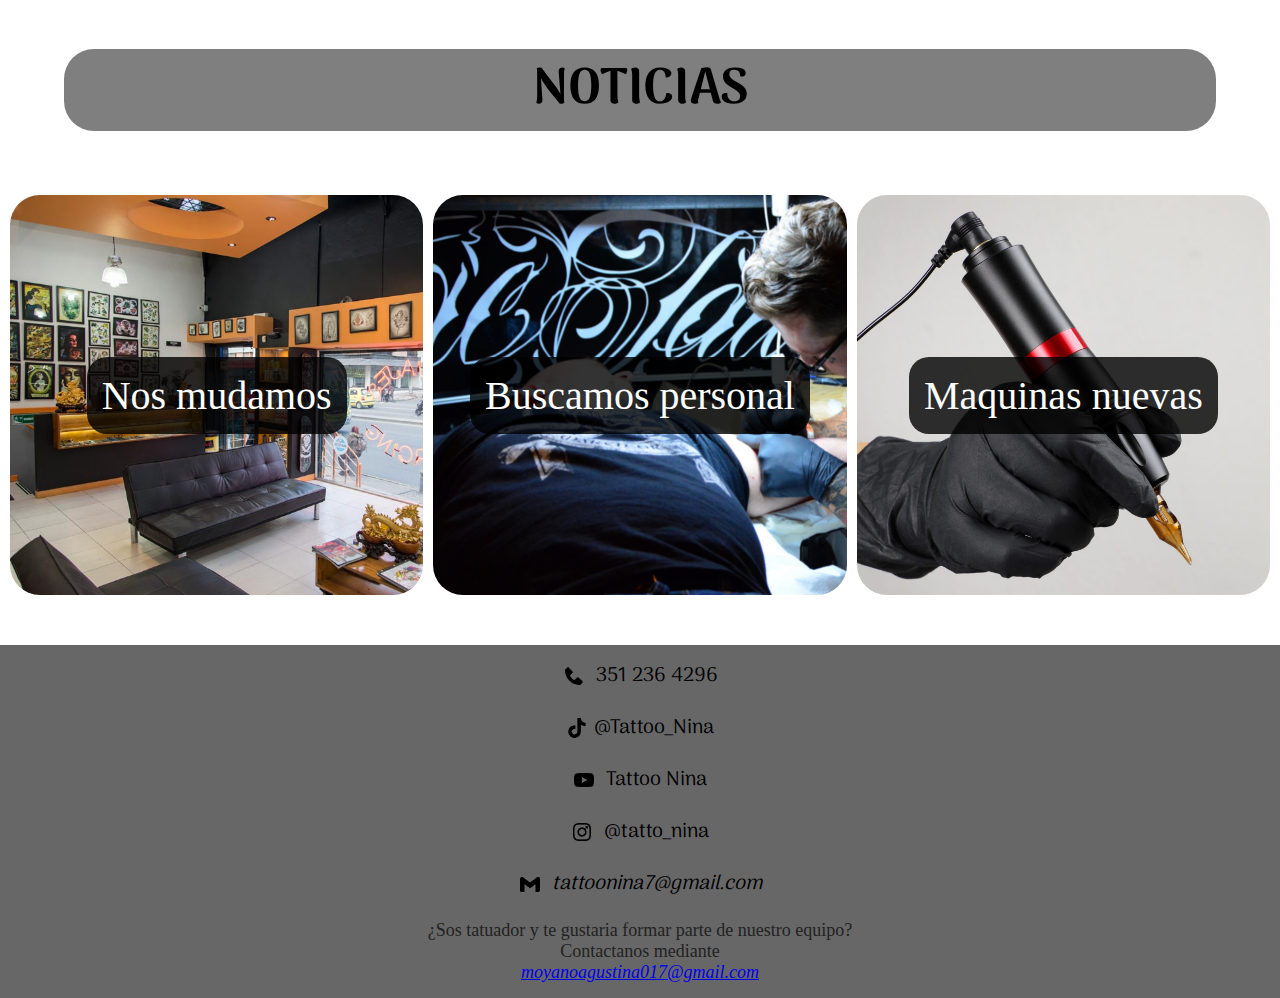
==== commit 7a6fdb36: "Add files via upload" ====
--- a/index.html
+++ b/index.html
@@ -4,8 +4,8 @@
 <head>
     <meta charset="UTF-8">
     <meta name="viewport" content="width=device-width, initial-scale=1.0">
-    <link rel="stylesheet" href="Recursos/css/Estilos.css">
-    <link rel="shortcut icon" href="Recursos/iconos/ICONO.ico" type="image/x-icon">
+    <link rel="stylesheet" href="recursos/css/estilos.css">
+    <link rel="shortcut icon" href="recursos/iconos/icono.ico" type="image/x-icon">
     <meta name="description"
         content="Pagina de tatuaje profesional donde puedas reservar turnos, comprar insumos y mas cosas">
     <title>Tattoo Nina</title>
@@ -14,41 +14,45 @@
 <body>
     <header class="encabezado">
         <a class="Imagen-Icono" href="index.html">
-            <img src="Recursos/imagenes/ICONO.jpg" alt="Icono">
+            <img src="Recursos/imagenes/icono.jpg" alt="Icono">
         </a>
-        <img class="Imagen-Logo" src="Recursos/imagenes/LOGO.png" alt="Logo">
+        <img class="imagen-Logo" src="recursos/imagenes/LOGO.png" alt="Logo">
         <nav>
-            <a href="index.html">Inicio</a>
-            <a href="Recursos/html/ubicacion.html">Ubicacion</a>
+            <a href="/index.html">Inicio</a>
+            <a href="../insumos/index.html">Insumos</a>
+            <a href="../reservar/index.html">Reservas</a>
+            <a href="../piercing/index.html">Piercings</a>
+            <a href="../bocetos/index.html">Bocetos</a>
+            <a href="../ubicacion/index.html">Ubicacion</a>
         </nav>
     </header>
 
     <main class="cuerpo">
-        <img class="Portada" src="Recursos/imagenes/IMG portada cuerpo.jpg" alt="Portada">
+        <img class="portada" src="recursos/imagenes/IMG portada cuerpo.jpg" alt="portada">
 
-        <div class="Botones">
-            <a class="Boton" href="Recursos/html/bocetos.html"
+        <div class="botones">
+            <a class="boton" href="bocetos/index.html"
                 style="background-image: url(Recursos/imagenes/Boton\ Bocetos.jpg)">
-                <span class="Desc">Bocetos</span>
+                <span class="desc">Bocetos</span>
             </a>
 
-            <a class="Boton" href="Recursos/html/reservar.html"
+            <a class="boton" href="reservar/index.html"
                 style="background-image: url(Recursos/imagenes/Reserva\ de\ turnos.jpg);">
-                <span class="Desc">Reservar Turno</span>
+                <span class="desc">Reservar Turno</span>
             </a>
 
-            <a class="Boton" href="Recursos/HTML/insumos.html"
-                style="background-image: url(Recursos/Imagenes/insumos.jpeg);">
-                <span class="Desc">Insumos</span>
+            <a class="boton" href="insumos/index.html"
+                style="background-image: url(Recursos/imagenes/insumos.jpeg);">
+                <span class="desc">Insumos</span>
             </a>
 
-            <a class="Boton" href="Recursos/HTML/piercing.html" 
-                style="background-image: url(Recursos/Imagenes/Piercing.jpeg);">
-                <span class="Desc">Piercing</span>
+            <a class="boton" href="piercing/index.html" 
+                style="background-image: url(Recursos/imagenes/Piercing.jpeg);">
+                <span class="desc">Piercing</span>
             </a>
         </div>
 
-        <div class="Descripcion">
+        <div class="descripcion-index">
             <p>Somos un grupo de personas apasionadas por el arte corporal y nos gustaria que nuestros clientes tengan
                 la comodidad
                 de poder satisfacer sus necesidades mediante nuestra pagina web.
@@ -56,17 +60,17 @@
         </div>
 
         <h1>NOTICIAS</h1>
-        <div class="Botones_Noticias">
-            <a class="Boton_Noticia" href="#" style="background-image: url(Recursos/Imagenes/Noticia\ Mudanza.jpg);">
-                <span class="Text_Noticia">Nos mudamos</span>
+        <div class="botones_Noticias">
+            <a class="boton_Noticia" href="#" style="background-image: url(recursos/imagenes/NoticiaMudanza.jpg);">
+                <span class="text_Noticia">Nos mudamos</span>
             </a>
 
-            <a class="Boton_Noticia" href="#" style="background-image: url(Recursos/Imagenes/Noticia\ Tatuadores.jpg);">
-                <span class="Text_Noticia">Buscamos personal</span>
+            <a class="boton_Noticia" href="#" style="background-image: url(recursos/imagenes/NoticiaTatuadores.jpg);">
+                <span class="text_Noticia">Buscamos personal</span>
             </a>
 
-            <a class="Boton_Noticia" href="#" style="background-image: url(Recursos/Imagenes/Noticia\ Maq.Nuevas.jpg);">
-                <span class="Text_Noticia">Maquinas nuevas</span>
+            <a class="boton_Noticia" href="#" style="background-image: url(recursos/imagenes/NoticiaMaq.Nuevas.jpg);">
+                <span class="text_Noticia">Maquinas nuevas</span>
             </a>
         </div>
         <script src="Recursos/js/script.js"></script>
@@ -88,19 +92,19 @@
             </li>
             <li>
                 <div class="Youtube">
-                    <img src="Recursos/imagenes/youtube-logo-24.png" alt="Youtube">
+                    <img src="recursos/imagenes/youtube-logo-24.png" alt="Youtube">
                     <span>Tattoo Nina</span>
                 </div>
             </li>
             <li>
                 <div class="Instagram">
-                    <img src="Recursos/imagenes/instagram-logo-24.png" alt="Instagram">
+                    <img src="recursos/imagenes/instagram-logo-24.png" alt="Instagram">
                     <a href="https://www.instagram.com/tatto_nina/" target="_blank">@tatto_nina</a>
                 </div>
             </li>
             <li>
                 <div class="Gmail">
-                    <img src="Recursos/imagenes/gmail-logo-24.png" alt="Gmail">
+                    <img src="recursos/imagenes/gmail-logo-24.png" alt="Gmail">
                     <address><a href="mailto: tattoonina7@gmail.com" target="_blank">tattoonina7@gmail.com</a></address>
 
                 </div>
--- a/recursos/css/estilos.css
+++ b/recursos/css/estilos.css
@@ -0,0 +1,729 @@
+@font-face {
+    font-family: "Gowun batang";
+    src: url(../fuentes/GowunBatang-Regular.ttf);
+    font-family: "Dancing Script";
+    src: url(../fuentes/DancingScript-VariableFont_wght.ttf);
+    font-family: "Arima";
+    src: url(../fuentes/Arima-VariableFont_wght.ttf);
+}
+
+* {
+    margin: 0;
+    padding: 0;
+    box-sizing: border-box;
+}
+
+:root {
+    font-family: "Gowun batang";
+    src: url(../fuentes/GowunBatang-Regular.ttf);
+    color: #222;
+    font-size: 18px;
+}
+
+html {
+    background-color: rgba(255, 255, 255, 0.5);
+}
+
+/*-------------------------------------------------------------------------Encabezado de pag------------------------------------------------------------------------------------------------------------------------------------*/
+.encabezado {
+    display: flex;
+    justify-content: space-between;
+    align-items: center;
+    height: 60px;
+    padding-left: 30px;
+    padding-right: 30px;
+    position: sticky;
+    background-color: rgba(255, 255, 255, 0.5);
+    backdrop-filter: blur(30px);
+    top: 0;
+}
+
+.encabezado a img {
+    height: 50px;
+    width: 60px;
+    border-radius: 30px;
+}
+
+.imagen-Logo {
+    width: 30%;
+    height: 50px;
+    padding-left: 70px;
+}
+
+.encabezado nav a {
+    color: #222;
+    text-decoration: none;
+    font-size: 25px;
+    /*Para quitar el subrayado*/
+    width: 30px;
+    padding: 5px;
+}
+
+/*----------------------------------------------------------------------------Cuerpo de pag--------------------------------------------------------------------------------------------------------*/
+.cuerpo {
+    padding-bottom: 50px;
+}
+
+/*---------------------------------------------------------------------------Mapa de Ubicacion------------------------------------------------------------------------------------------------*/
+.mapa {
+    width: 100%;
+}
+
+/*-------------------------------------------------------------------------Portada de pag principal------------------------------------------------------------------------------------------------------------*/
+.portada {
+    object-fit: cover;
+    object-position: center;
+    width: 100%;
+    height: 500px;
+}
+
+/*--------------------------------------------------------------------Botones de redireccionamiento de pag principal--------------------------------------------------------------------------------------------------------------*/
+.botones {
+    display: flex;
+    gap: 30px;
+    padding-left: 50px;
+    padding-right: 50px;
+    padding-bottom: 50px;
+    padding-top: 50px;
+}
+
+.boton {
+    display: flex;
+    align-items: center;
+    justify-content: center;
+    border-radius: 20px;
+    border-style: none;
+    width: 50%;
+    height: 320px;
+    background-size: cover;
+    text-decoration: none;
+    color: white;
+}
+
+.desc {
+    padding: 5px 10px;
+    background-color: rgba(0, 0, 0, 0.8);
+    border-radius: 0px 30px;
+    font-size: 45px;
+}
+
+/*---------------------------------------------------------------------Descripcion de pag principal--------------------------------------------------------------------------------------------------*/
+.descripcion-index {
+    display: flex;
+    align-items: center;
+    border-radius: 30px;
+    width: 98.4%;
+    height: 600px;
+    background-image: url(../imagenes/Descripcion.jpg);
+    background-size: cover;
+    padding-left: 10px;
+    margin-left: 10px;
+}
+
+.descripcion-index p {
+    align-items: center;
+    justify-content: center;
+    display: block;
+    color: white;
+    background-color: rgba(0, 0, 0, 0.5);
+    border-radius: 10px;
+    width: 50%;
+    font-size: 40px;
+    padding: 15px;
+}
+
+/*--------------------------------------------------------------------------Seccion noticias-----------------------------------------------------------------------------------------------*/
+.cuerpo h1 {
+    text-align: center;
+    margin: 5%;
+    font-size: 50px;
+    color: black;
+    font-family: Arima;
+    background-color: rgba(0, 0, 0, 0.5);
+    border-radius: 30px;
+}
+
+.botones_Noticias {
+    display: flex;
+    gap: 10px;
+    padding-left: 10px;
+    padding-right: 10px;
+}
+
+.boton_Noticia {
+    display: flex;
+    align-items: center;
+    justify-content: center;
+    border-radius: 30px;
+    border-style: none;
+    width: 50%;
+    height: 400px;
+    background-size: cover;
+    text-decoration: none;
+    color: white;
+}
+
+.text_Noticia {
+    padding: 15px;
+    background-color: rgba(0, 0, 0, 0.8);
+    border-radius: 20px;
+    font-size: 40px;
+}
+
+
+/*-----------------------------------------------------------------------Formulario de reservar turno---------------------------------------------------------------------------------------------------------------*/
+.contenido-principal {
+    background-color: #86868B;
+}
+
+.contenido-principal section {
+    padding: 0 10%;
+}
+
+.contenido-principal h1 {
+    text-align: center;
+    margin: 5% 0;
+}
+
+.contenido-principal img {
+    width: 100%;
+    height: 300px;
+    object-fit: cover;
+    object-position: center;
+    background-repeat: no-repeat;
+    background-position: center center;
+}
+
+.formulario-contacto {
+    display: flex;
+    flex-direction: column;
+    max-width: 600px;
+    margin: 0 auto;
+
+}
+
+.formulario-contacto input {
+    padding: 5px 10px;
+    font-size: inherit;
+    margin-bottom: 15px;
+
+}
+
+.formulario-contacto textarea {
+    font-family: inherit;
+    font-size: inherit;
+    min-height: 250px;
+    min-width: 100%;
+    max-width: 100%;
+    padding: 10px;
+    margin-bottom: 15px;
+}
+
+.formulario-contacto button {
+    padding: 10px;
+    margin: 15px 0;
+    font-size: inherit;
+}
+
+/*----------------------------------------------------------------------------Pag de bocetos-------------------------------------------------------------------------------------------------*/
+
+.contenedor-Bocetos{
+    display: flex;
+    flex-wrap: wrap;
+    width: 100%;
+}
+.bocetos {
+    padding: 10px 10px 10px 10px;
+    width: 25%;
+}
+
+.Bocetos_fig {
+    width: 100%;
+}
+
+.Bocetos_fig > img {
+    width: 100%;
+    height: 500px;
+    object-fit: cover;
+}
+
+/*------------------------------------------------------------------------------Pie de pag--------------------------------------------------------------------------------------*/
+.pie {
+    background-color: #676767;
+    display: flex;
+    justify-content: center;
+    padding: 15px;
+}
+
+.pie ul {
+    list-style: none;
+    justify-content: center;
+}
+
+.Informacion {
+    display: flex;
+    flex-direction: column;
+    text-align: center;
+    gap: 20px;
+}
+
+.Telefono {
+    display: flex;
+    gap: 10px;
+    align-items: center;
+    justify-content: center;
+    font-size: 20px;
+    color: black;
+    font-family: "Arima";
+    src: url(../fuentes/Arima-VariableFont_wght.ttf);
+}
+
+.TikToks {
+    display: flex;
+    gap: 5px;
+    align-items: center;
+    justify-content: center;
+    font-size: 20px;
+    color: black;
+    font-family: "Arima";
+    src: url(../fuentes/Arima-VariableFont_wght.ttf);
+}
+
+.Youtube {
+    display: flex;
+    gap: 10px;
+    align-items: center;
+    justify-content: center;
+    font-size: 20px;
+    color: black;
+    font-family: "Arima";
+    src: url(../fuentes/Arima-VariableFont_wght.ttf);
+}
+
+.Instagram {
+    display: flex;
+    gap: 10px;
+    align-items: center;
+    justify-content: center;
+    font-size: 20px;
+    color: black;
+    font-family: "Arima";
+    src: url(../fuentes/Arima-VariableFont_wght.ttf);
+}
+
+.Instagram a {
+    text-decoration: none;
+    color: black;
+}
+
+.Gmail {
+    display: flex;
+    gap: 10px;
+    align-items: center;
+    justify-content: center;
+    font-size: 20px;
+    font-family: "Arima";
+    src: url(../fuentes/Arima-VariableFont_wght.ttf);
+}
+
+.Gmail a {
+    text-decoration: none;
+    color: black;
+}
+
+/*--------------------------------------------------------------------------Pag de insumos---------------------------------------------------------------------------------------------------------------------------*/
+.cuerpo-insumos{
+    flex-grow: 1;
+    padding-block: 40px;
+    padding-inline: 10%;
+    background-color: #fff;
+}
+.cuerpo__figure {
+    width: 100%;
+}
+.cuerpo__figure > img {
+    width: 100%;
+    object-fit: contain;
+    object-position: center;
+}
+.cuerpo-cabecera {
+    padding-block: 10px;
+    margin-block: 10px;
+    border-bottom: 2px solid #333;
+}
+.cuerpo-cabecera__parrafo {
+    padding: 10px;
+    color: #fff;
+    font-size: 1.3rem;
+    text-align: center;
+    background-color: #333;
+}
+
+.carrito{
+    display: flex;
+    align-items: center;
+    gap: 6px;
+}
+.boton_carrito{
+   background-color: transparent;
+   border:none;
+   cursor:pointer;
+}
+
+.popup-carro form{
+    width:95%;
+    display:flex;
+    justify-content: end;
+    align-items: center;
+}
+.popup-carro form > button{
+    width: 10%;
+    margin-top: 20px;
+    /* height: 50px; */
+    background-color: transparent;
+    border:none;
+    font-size: 20px;
+}
+.popup-carro{
+    position: fixed;
+    margin:0;
+    inset: unset;
+    right:0;
+    bottom:0;
+    top:0;
+    width:50%;
+    min-width: 400px;
+    min-height:100dvh;
+    border:none;
+    border-radius: 30px;
+}
+
+.popup-carro h2{
+    width: 100%;
+    padding-left: 50px;
+    border-bottom: 2px solid #333;
+}
+
+.popup-carro section{
+    display: flex;
+    flex-direction: column;
+    width: 100%;
+    padding-left: 50px;
+}
+
+.popup-carro section ul{
+    list-style: none;
+    justify-content: center;
+    align-items: center;
+    padding-top: 10px;
+    /* padding-bottom: 10px; */
+}
+
+desc section div{
+    display: flex;
+    justify-content: end;
+    padding-right: 10px;
+
+}
+
+.divisor{
+    display: flex;
+    justify-content: end;
+}
+
+.contenedor-productos {
+    display: flex;
+    flex-wrap: wrap;
+}
+
+.productos {
+    display: flex;
+    flex-direction: column;
+    justify-content: space-between;
+    width: 20%;
+    padding: 10px;
+    margin-block-end: 25px;
+}
+.productos__datos {
+    display: block;
+    justify-content: space-between;
+    align-items: flex-start;
+}
+.productos__fig {
+    width: 60%;
+}
+.productos__fig > img {
+    width: 100%;
+    object-fit: cover;
+    object-position: center;
+}
+.productos__boton {
+    display: flex;
+    justify-content: center;
+    align-items: center;
+    color: inherit;
+    font-family: inherit;
+    font-size: 1rem;
+    padding-block: 10px;
+    padding-inline: 15px;
+    margin-block-start: 15px;
+    cursor: pointer;
+}
+.producto-agregado{
+    background-color: #73dbaa;
+}
+
+.eliminar-prod{
+    border: none;
+    background: transparent;
+}
+.comprarCarrito{
+    display: flex;
+    justify-content: space-between; 
+    padding: 20px;
+}
+.comprarCarrito button{
+    color: inherit;
+    font-family: inherit;
+    font-size: 1rem;
+    padding-block: 10px;
+    padding-inline: 15px;
+    margin-block-start: 15px;
+    cursor: pointer;
+}
+
+.notificador{ 
+    position: fixed;
+    top: 50%;
+    left: 50%;
+    transform: translate(-50%, -50%);
+    border:none;
+    min-height:120px;
+    border-radius: 10px;
+}
+
+.notificador button{
+    position: fixed;
+    right:0;
+    margin: 5px;
+    background-color: transparent;
+    padding: 10px;
+    border:none;
+    font-size: 20px;
+}
+
+.notificador h1{
+    width: 100%;
+    padding-top: 40px;
+    padding-left: 20px;
+    padding-right: 20px;
+}
+
+/*------------------------------------------------------------------------Pag de piercing----------------------------------------------------------------------------------*/
+.cuerpo-piercing{
+    flex-grow: 1;
+    padding-block: 40px;
+    background-color: #fff;
+}
+
+.contenedor-piercing{
+    display: flex;
+    flex-wrap: wrap;
+    width: 100%;
+}
+
+.piercing{
+    padding: 10px 10px 10px 10px;
+    width: 25%;
+}
+
+.piercing__fig {
+    width: 100%;
+}
+.piercing__fig > img {
+    width: 100%;
+    height: 450px;
+    object-fit: cover;
+}
+
+
+@media(width < 850px) {
+/*--------------------------------------------------------------------------Encabezado------------------------------------------------------------------------------------------------------*/
+.encabezado {
+    height: 40px;
+    /* padding-left: 10px;*/
+    padding-right: 10px; 
+}
+.imagen-Logo {
+    display: none;
+}
+
+.encabezado a img {
+    height: 30px;
+    width: 40px;
+}
+
+.encabezado nav a {
+    font-size: 13px;
+    width: 5px;
+}
+
+/*----------------------------------------------------------------------------------Portada-------------------------------------------------------------------------------------------------*/    
+.portada {
+    height: 150px;
+}
+
+/*-----------------------------------------------------------------------Botones de redireccionamiento------------------------------------------------------------------------------------------------------*/    
+.botones {
+    flex-wrap: wrap;
+    gap: 10px;
+    padding-left: 10px;
+    padding-right: 10px;
+    padding-bottom: 15px;
+    padding-top: 15px;
+}
+
+.boton {
+    width: 48.5%;
+    height: 150px;
+}
+
+.desc {
+    font-size: 25px;
+}
+
+/*--------------------------------------------------------------------------Seccion de descripcion------------------------------------------------------------------------------*/    
+.descripcion-index {
+    width: 95%;
+    height: 300px;
+    padding-right: 10px;
+}
+
+.descripcion-index p {
+    font-size: 19px;
+    padding-left: 10px;
+}
+
+/*--------------------------------------------------------------------------Seccion de noticias---------------------------------------------------------------------------*/    
+.cuerpo h1 {
+    font-size: 30px;
+    font-family: Dancing Script;
+}
+
+.botones_Noticias {
+    display: block;
+}
+
+.boton_Noticia {
+    width: 100%;
+    height: 150px;
+    margin-bottom: 10px;
+}
+
+.text_Noticia {
+    text-align: center;
+    font-size: 25px;
+}
+
+/*-----------------------------------------------------------------------------Pag de bocetos-----------------------------------------------------------------------------------------------*/    
+
+.bocetos {
+    width: 50%;
+}
+
+/*------------------------------------------------------------------------------Pie de pag------------------------------------------------------------------------------------------*/
+
+.pie {
+    font-size: 10px;
+}
+
+.Informacion {
+    gap: 5px;
+}
+
+.Telefono {
+    font-size: 15px;
+}
+
+.TikToks {
+    font-size: 15px;
+}
+
+.Youtube {
+    font-size: 15px;
+}
+
+.Instagram {
+    font-size: 15px;
+}
+
+.Gmail {
+    font-size: 15px;
+}
+
+.Trabaja {
+    font-size: 15px;
+}
+
+/*--------------------------------------------------------------------------Pag de insumos-----------------------------------------------------------------------------------------------*/
+
+.popup-carro form > button{
+    width: 15%;
+}
+
+.popup-carro{
+    min-width: 150px;
+}
+
+.popup-carro h2{
+    font-size: 15px;
+    padding-left: 20px;
+}
+
+.popup-carro section{
+    padding-left: 10px;
+}
+
+.popup-carro section ul{
+    font-size: 13px;
+}
+
+.productos {
+    width: 50%;
+}
+
+.productos__datos {
+    font-size: 15px;
+}
+
+.productos__fig {
+    width: 100%;
+}
+
+.productos__boton {
+    width: 100%;
+    height: 50px;
+}
+.comprarCarrito{
+    padding: 0%;
+    padding: 10px;
+    padding-top: 15px;
+}
+.comprarCarrito button{
+    font-size: 15px;
+    padding-block: 5px;
+    padding-inline: 0px;
+}
+
+.notificador h1{
+    font-size: 30px;
+    padding-left: 20px;
+    padding-right: 20px;
+    padding-bottom: 35px;
+}
+/*------------------------------------------------------------------------Pag de piercing----------------------------------------------------------------------------------*/
+
+.piercing{
+width: 100%;
+}
+}